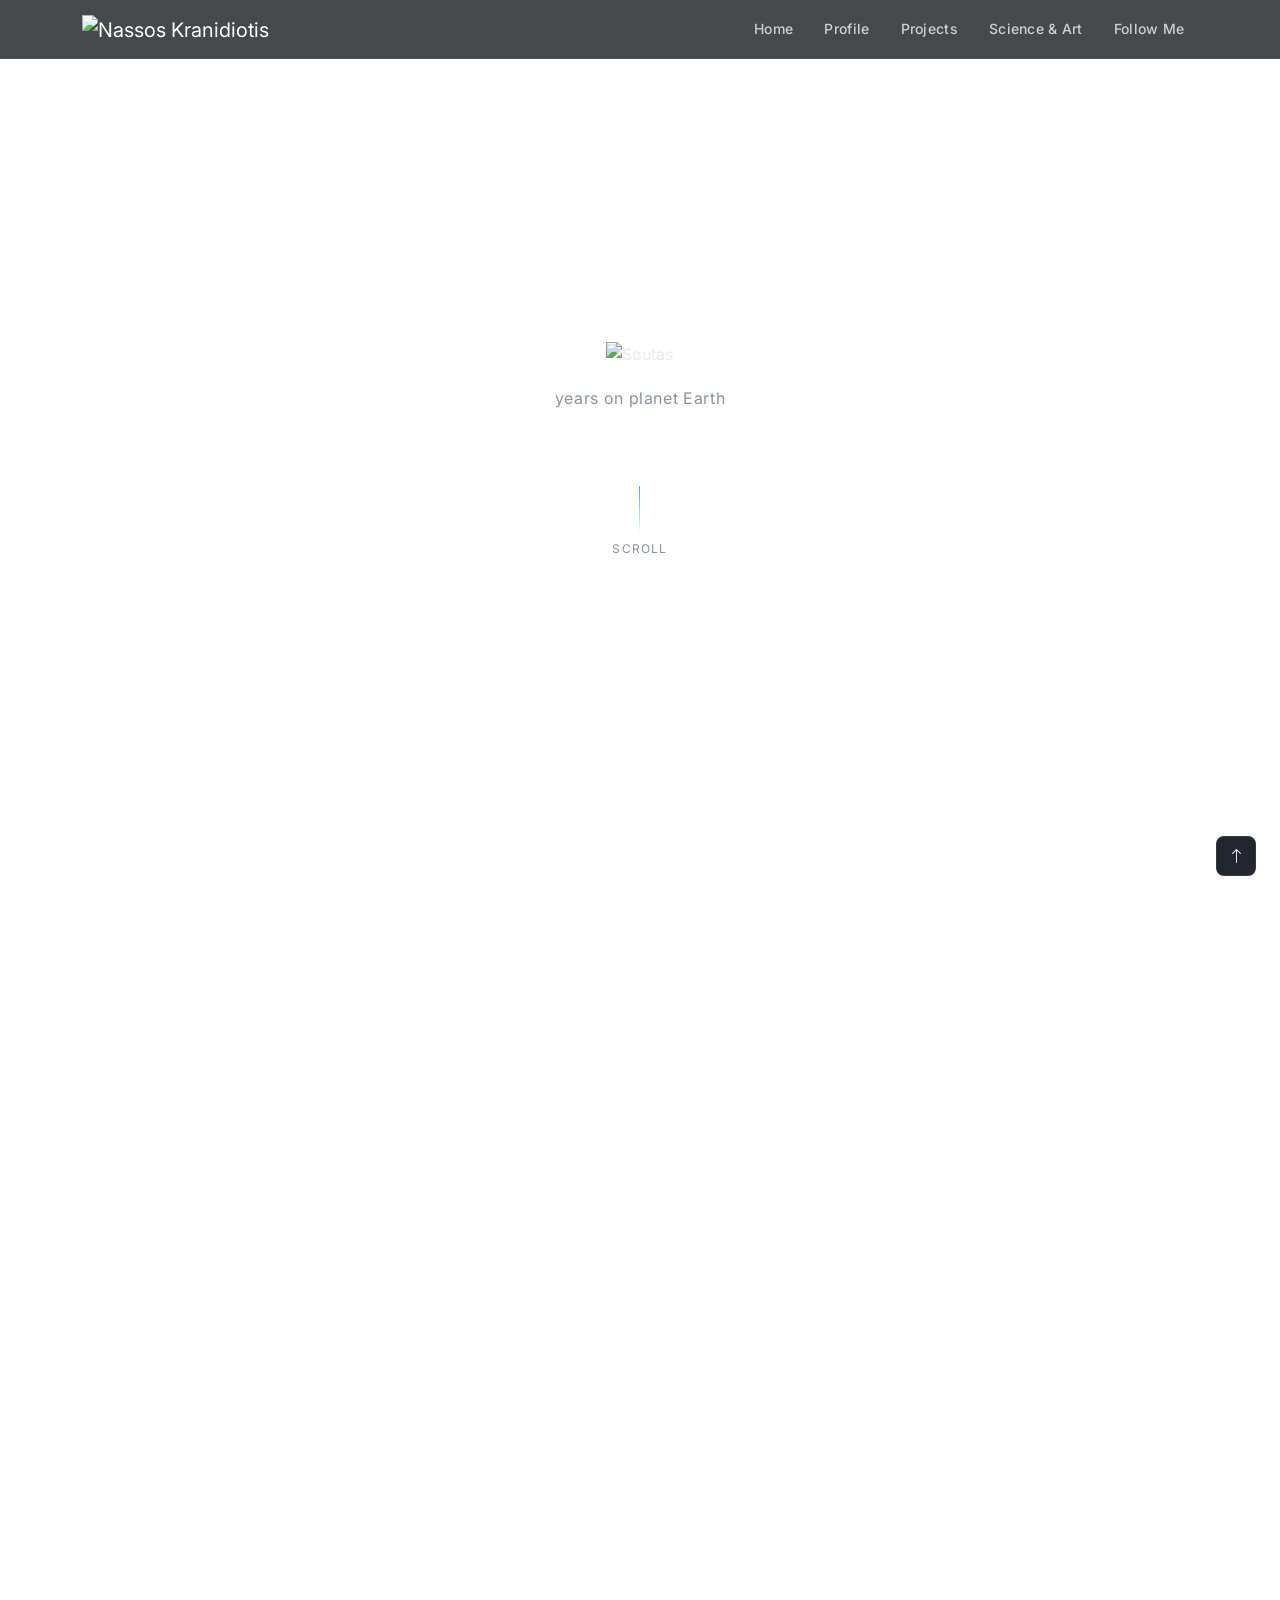
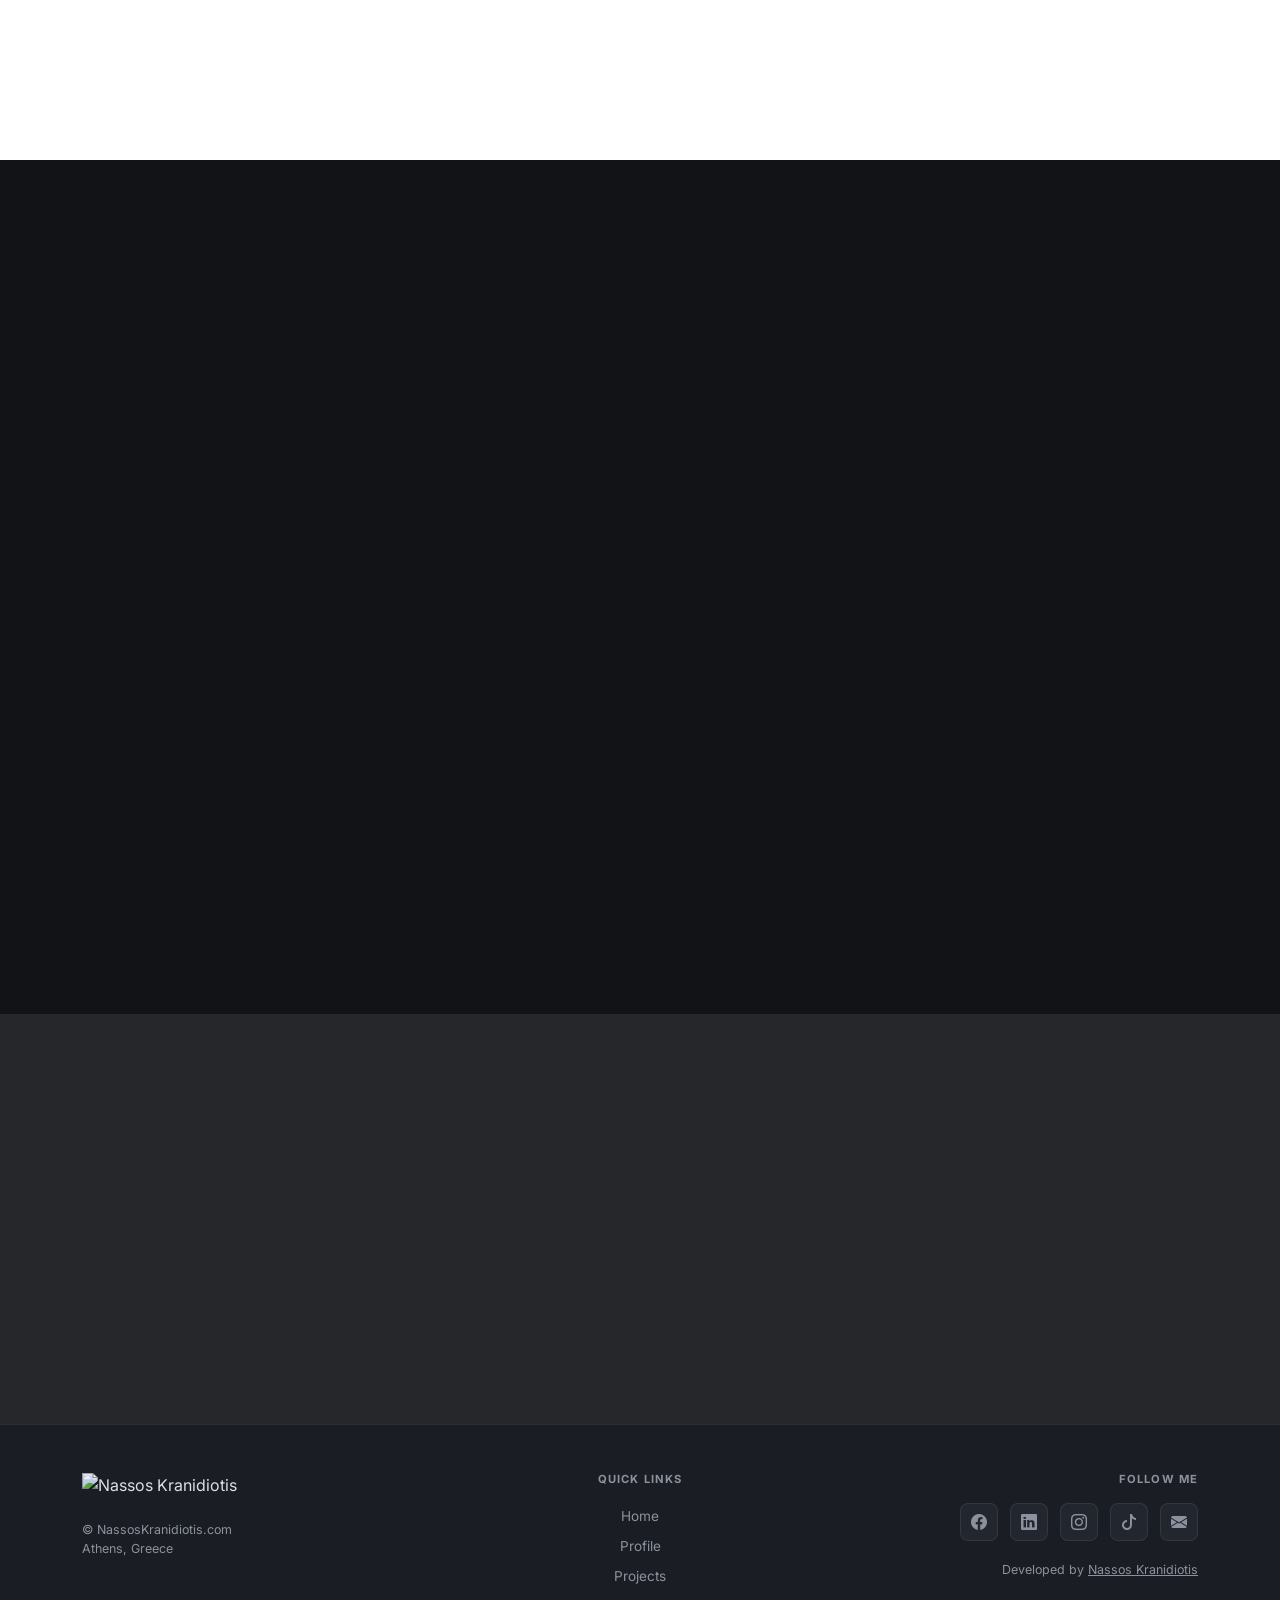
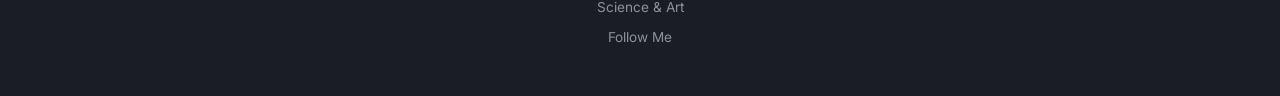
==== index.html @ 00b4d4c9 "Remove unused project card from index.html and adjust CSS to prevent horizontal overflow" ====
<!DOCTYPE html>
<html lang="en">
<head>
  <meta charset="UTF-8" />
  <meta name="viewport" content="width=device-width, initial-scale=1.0" />
  <title>Nassos Kranidiotis</title>
  <meta name="title" content="Nassos Kranidiotis – Official Website">
  <meta name="description" content="Nassos Kranidiotis is an Information Technology Specialist with over 20 years of experience.">
  <meta name="keywords" content="nassos, kranidiotis, IT, information, technology">
  <meta name="author" content="Nassos Kranidiotis">

  <!-- Open Graph -->
  <meta property="og:type" content="website">
  <meta property="og:url" content="https://nassoskranidiotis.com/">
  <meta property="og:title" content="Nassos Kranidiotis – Official Website">
  <meta property="og:description" content="Nassos Kranidiotis is an Information Technology Specialist with over 20 years of experience.">
  <meta property="og:image" content="https://nassoskranidiotis.com/assets/founder.webp">

  <link rel="icon" href="assets/favicon.ico" type="image/x-icon">

  <!-- Inter Font -->
  <link href="https://fonts.googleapis.com/css2?family=Inter:wght@300;400;500;600;700&display=swap" rel="stylesheet">

  <!-- Bootstrap CSS -->
  <link href="https://cdn.jsdelivr.net/npm/bootstrap@5.3.3/dist/css/bootstrap.min.css" rel="stylesheet" />

  <!-- Bootstrap Icons -->
  <link rel="stylesheet" href="https://cdn.jsdelivr.net/npm/bootstrap-icons@1.10.5/font/bootstrap-icons.css">

  <!-- AOS CSS -->
  <link href="https://cdn.jsdelivr.net/npm/aos@2.3.4/dist/aos.css" rel="stylesheet">

  <!-- Custom CSS -->
  <link rel="stylesheet" href="style.css" />
</head>
<body>

  <!-- Video Background -->
  <video class="video-background" autoplay muted loop playsinline poster="assets/video-poster.webp" preload="none">
    <source src="assets/vb1.mp4" type="video/mp4" />
  </video>

  <!-- ─── Navbar ──────────────────────────────────────────────────────────── -->
  <nav class="navbar navbar-expand-lg navbar-dark fixed-top custom-navbar">
    <div class="container">
      <a class="navbar-brand" href="#">
        <img src="assets/logotext.png" alt="Nassos Kranidiotis" height="36">
      </a>
      <button
        class="navbar-toggler border-0"
        type="button"
        data-bs-toggle="collapse"
        data-bs-target="#navbarNav"
        aria-controls="navbarNav"
        aria-expanded="false"
        aria-label="Toggle navigation"
      >
        <span class="navbar-toggler-icon"></span>
      </button>
      <div class="collapse navbar-collapse justify-content-end" id="navbarNav">
        <ul class="navbar-nav gap-1">
          <li class="nav-item"><a class="nav-link" href="#home">Home</a></li>
          <li class="nav-item"><a class="nav-link" href="#profile">Profile</a></li>
          <li class="nav-item"><a class="nav-link" href="#projects">Projects</a></li>
          <li class="nav-item"><a class="nav-link" href="#scienceart">Science & Art</a></li>
          <li class="nav-item"><a class="nav-link" href="#followme">Follow Me</a></li>
        </ul>
      </div>
    </div>
  </nav>


  <!-- ─── Hero ────────────────────────────────────────────────────────────── -->
  <section id="home">
    <div class="hero-inner">
      <img src="assets/companyname.png" alt="Soutas">
      <p class="hero-tagline"><span id="age-years"></span> years on planet Earth</p>
      <div class="hero-scroll-cue">
        <div class="scroll-line"></div>
        <span>scroll</span>
      </div>
    </div>
  </section>


  <!-- ─── Experience Banner ────────────────────────────────────────────────── -->
  <div class="experience-banner" data-aos="fade-up">
    <div class="container text-center">
      <p class="mb-0 fw-semibold">
        <i class="bi bi-bar-chart-line me-2 text-accent"></i>Over 20 years of experience in computer science
      </p>
    </div>
  </div>


  <!-- ─── Profile ──────────────────────────────────────────────────────────── -->
  <section id="profile" data-aos="fade-up">
    <div class="container">

      <div class="text-center mb-2">
        <h2 class="section-heading">About Me</h2>
      </div>
      <div class="section-divider"></div>

      <div class="row align-items-start g-5">

        <!-- Image -->
        <div class="col-md-4 text-center" data-aos="fade-right">
          <div class="profile-photo-wrap d-inline-block">
            <img src="assets/founder.webp" alt="Nassos Kranidiotis" class="img-fluid">
          </div>
          <p class="mt-4 mb-0 fw-semibold" style="font-size:0.95rem;">Nassos Kranidiotis</p>
          <p class="text-body-dim" style="font-size:0.8rem;">IT Specialist · Athens, Greece</p>
        </div>

        <!-- Content -->
        <div class="col-md-8" data-aos="fade-left">
          <p style="color:#b0b8c4; font-size:0.95rem; margin-bottom:1.75rem;">
            My name is Nassos Kranidiotis. I am an IT specialist with over 20 years of experience across software development, system architecture, and academic research.
          </p>

          <!-- M.Sc. -->
          <div class="credential-item">
            <div class="credential-label">M.Sc.</div>
            <div class="credential-title">Information Systems</div>
            <div class="credential-subtitle">Thesis: Effective Solution of the Sports Timetabling Problem Using Computational Intelligence Particle Swarm Optimization (PSO) Algorithms</div>
            <a class="credential-link" href="https://apothesis.eap.gr/archive/item/210061?lang=el" target="_blank">
              <i class="bi bi-download"></i> Download thesis
            </a>
          </div>

          <!-- B.Sc. -->
          <div class="credential-item">
            <div class="credential-label">B.Sc.</div>
            <div class="credential-title">Physics</div>
            <div class="credential-subtitle">Thesis: Gravity Darkening in Close Binary Stars of type W Ursae Majoris</div>
            <a class="credential-link" href="https://drive.google.com/file/d/1tRwJwZRQTSoc6208-XiU7Q4Xy67HZ8xU/view" target="_blank">
              <i class="bi bi-download"></i> Download thesis
            </a>
          </div>

          <!-- Publications -->
          <div class="credential-item">
            <div class="credential-label">Publications</div>
            <div class="credential-title" style="margin-bottom:0.6rem;">Peer-reviewed journal & conference papers</div>
            <a class="publications-toggle" data-bs-toggle="collapse" href="#publicationsList" role="button" aria-expanded="false" aria-controls="publicationsList">
              <i class="bi bi-chevron-down"></i> Show / Hide
            </a>
            <div class="collapse" id="publicationsList">
              <ul class="publications-list list-unstyled">
                <li><i class="bi bi-dot text-accent"></i><a href="https://www.researchgate.net/publication/234340786_Orbital_Period_Behaviour_of_Some_Semi-Detached_Eclipsing_Binaries_during_the_Last_Decades" target="_blank">Rovithis-Livaniou, H., Kalimeris, A., Kranidiotis, A., Athanassiades, G., & Rovithis, P. (2001). Orbital Period Behaviour of Some Semi-Detached Eclipsing Binaries during the Last Decades. <em>Publications of the Astronomical Society of Australia,</em> 229.</a></li>
                <li><i class="bi bi-dot text-accent"></i><a href="https://www.researchgate.net/publication/226119755_Study_of_the_contact_binary_AK_Herculis_Light-curve_analysis_and_orbital_period_investigation" target="_blank">Rovithis-Livaniou, H., Fragoulopoulou, E., Sergis, N., Rovithis, P., & Kranidiotis, A. (2001). Study of the Contact Binary AK Herculis: Light-curve analysis and orbital period investigation. <em>Astrophysics and Space Science,</em> 275, 337–348.</a></li>
                <li><i class="bi bi-dot text-accent"></i><a href="https://www.researchgate.net/publication/234196923_Study_of_the_period_changes_of_X_Trianguli" target="_blank">Rovithis-Livaniou, H., Kranidiotis, A., Rovithis, P., & Athanassiades, G. (2000). Study of the Period Changes of X Trianguli. <em>Astronomy and Astrophysics,</em> 354, 904–908.</a></li>
                <li><i class="bi bi-dot text-accent"></i><a href="https://www.researchgate.net/publication/253922322_On_the_period_study_of_eclipsing_binaries_The_cases_of_AT_Peg_and_X_Tri" target="_blank">Rovithis-Livaniou, H., Kranidiotis, A. N., & Rovithis, P. (1999). On the Period Study of Eclipsing Binaries: The Cases of AT Peg and X Tri.</a></li>
                <li><i class="bi bi-dot text-accent"></i><a href="https://www.researchgate.net/publication/234353440_On_the_Orbital_Period_Changes_of_AK_Herculis" target="_blank">Rovithis-Livaniou, H., Kranidiotis, A., Fragoulopoulou, E., Sergis, N., & Rovithis, P. (1999). On the Orbital Period Changes of AK Herculis. <em>Information Bulletin on Variable Stars,</em> 4713, 1.</a></li>
                <li><i class="bi bi-dot text-accent"></i><a href="https://www.researchgate.net/publication/253295576_Examining_the_Orbital_Period_Changes_of_TX_Ursae_Majoris" target="_blank">Rovithis-Livaniou, H., Kranidiotis, A., & Rovithis, P. (1998). Examining the Orbital Period Changes of TX Ursae Majoris.</a></li>
                <li><i class="bi bi-dot text-accent"></i><a href="https://www.researchgate.net/publication/253572089_Photometric_study_of_the_eclipsing_binary_EG_CEP" target="_blank">Chochol, D., Pribulla, T., Rovithis-Livaniou, H., Rovithis, P., & Kranidiotis, A. (1998). Photometric Study of the Eclipsing Binary EG Cep. <em>Contributions of the Astronomical Observatory Skalnate Pleso.</em></a></li>
                <li><i class="bi bi-dot text-accent"></i><a href="https://www.researchgate.net/publication/253103901_On_the_Orbital_Period_Changes_of_EG_Cep" target="_blank">Rovithis-Livaniou, H., Rovithis, P., Kranidiotis, A., Chochol, D., & Pribulla, T. (1998). On the Orbital Period Changes of EG Cep.</a></li>
                <li><i class="bi bi-dot text-accent"></i><a href="https://www.researchgate.net/publication/252838713_V_505_Sagittarii_A_quadrupole_system" target="_blank">Rovithis-Livaniou, H., Kranidiotis, A. N., Rovithis, P., & Kalimeris, A. (1996). V 505 Sagittarii: A Quadruple System?</a></li>
                <li><i class="bi bi-dot text-accent"></i><a href="https://www.researchgate.net/publication/253504396_Study_of_the_period_Changes_of_V505_Sagittarii_System" target="_blank">Rovithis-Livaniou, H., Rovithis, P., Kranidiotis, A., Athanasiades, G., & Kalimeris, A. (1996). Study of the Period Changes of V505 Sagittarii System.</a></li>
                <li><i class="bi bi-dot text-accent"></i><a href="https://www.researchgate.net/publication/252652573_Minimum_Times_and_Period_Behaviour_of_the_Neglected_Eclipsiong_Binary_WZ_Cygni" target="_blank">Rovithis, P., Rovithis-Livaniou, H., & Kranidiotis, A. (1996). Minimum Times and Period Behaviour of the Neglected Eclipsing Binary WZ Cygni. <em>Information Bulletin on Variable Stars.</em></a></li>
              </ul>
            </div>
          </div>

          <!-- ORCID -->
          <a class="orcid-badge" href="https://orcid.org/0009-0001-8508-1414" target="_blank">
            <img src="https://orcid.org/sites/default/files/images/orcid_16x16.png" alt="ORCID">
            <span>orcid.org/0009-0001-8508-1414</span>
          </a>

        </div>
      </div>
    </div>
  </section>


  <!-- ─── Projects ─────────────────────────────────────────────────────────── -->
  <section id="projects">
    <div class="container">

      <div class="text-center mb-2" data-aos="fade-up">
        <h2 class="section-heading">Projects</h2>
      </div>
      <div class="section-divider" data-aos="fade-up"></div>

      <div class="row gx-4 gy-4">

        <!-- Featured: xpert-app -->
        <div class="col-md-6" data-aos="fade-right">
          <div class="featured-project-card h-100">
            <div class="featured-project-img">
              <img src="assets/xpert-app-screenshot.webp" alt="xpert app dashboard preview">
            </div>
            <div class="featured-project-body">
              <span class="project-tag">Featured</span>
              <h5 style="font-size:1.1rem; font-weight:700; color:#e8eaed; margin-bottom:0.6rem;">xpert-app</h5>
              <p style="font-size:0.85rem; color:#8b929e; line-height:1.65; margin-bottom:1rem;">
                A modern web application designed to streamline and manage key commercial operations for small to mid-sized businesses. Built with Python and Streamlit, it provides an intuitive, responsive interface for essential business workflows.
              </p>
              <ul style="font-size:0.82rem; color:#8b929e; line-height:1.7; padding-left:1.1rem; margin-bottom:1rem;">
                <li><strong style="color:#c9d1d9;">Advanced Invoicing</strong> — manage invoices, track payments and balances in real time</li>
                <li><strong style="color:#c9d1d9;">Sales & Purchases</strong> — log and analyze daily commercial activity</li>
                <li><strong style="color:#c9d1d9;">Financial Overview</strong> — monitor income, expenses, and profit margins</li>
                <li><strong style="color:#c9d1d9;">Statistics & Reporting</strong> — visualize performance with dynamic dashboards</li>
              </ul>
              <div class="project-card-tech">
                <span class="tech-badge">Python</span>
                <span class="tech-badge">Streamlit</span>
                <span class="tech-badge">MSSQL</span>
                <span class="tech-badge">Apache License</span>
              </div>
            </div>
          </div>
        </div>

        <!-- Other projects grid -->
        <div class="col-md-6" data-aos="fade-left">
          <div class="row g-3 h-100">

            <div class="col-12">
              <div class="project-card">
                <div class="project-card-title">
                  <a href="https://github.com/ankranidiotis/cppso" target="_blank">
                    CP-PSO <i class="bi bi-github" style="font-size:0.8rem;"></i>
                  </a>
                </div>
                <p class="project-card-desc">Python implementation of the Particle Swarm Optimization (PSO) algorithm with Constraint Programming, applied to the Sports Timetabling Problem as part of my M.Sc. thesis research.</p>
                <div class="project-card-tech">
                  <span class="tech-badge">Python</span>
                  <span class="tech-badge">PSO</span>
                  <span class="tech-badge">Optimization</span>
                </div>
              </div>
            </div>

            <div class="col-sm-6">
              <div class="project-card">
                <div class="project-card-title">SOUTAS APP</div>
                <p class="project-card-desc">ASP.NET C# web application for managing business operations, customer records, and commercial workflows.</p>
                <div class="project-card-tech">
                  <span class="tech-badge">ASP.NET</span>
                  <span class="tech-badge">C#</span>
                </div>
              </div>
            </div>

            <div class="col-sm-6">
              <div class="project-card">
                <div class="project-card-title">ALPHA SUITE</div>
                <p class="project-card-desc">WPF desktop application offering an integrated suite of tools for inventory, sales, and business administration.</p>
                <div class="project-card-tech">
                  <span class="tech-badge">WPF</span>
                  <span class="tech-badge">C#</span>
                </div>
              </div>
            </div>

            <div class="col-sm-6">
              <div class="project-card">
                <div class="project-card-title">NKM MANAGEMENT</div>
                <p class="project-card-desc">WPF desktop application for comprehensive business management, covering contacts, tasks, and operational records.</p>
                <div class="project-card-tech">
                  <span class="tech-badge">WPF</span>
                  <span class="tech-badge">C#</span>
                </div>
              </div>
            </div>

            <div class="col-sm-6">
              <div class="project-card">
                <div class="project-card-title">
                  <a href="https://ankranidiotis.github.io/glycemic-index/" target="_blank">
                    GLYCEMIC INDEX <i class="bi bi-file-arrow-up-fill"></i>
                  </a>
                  <a href="https://github.com/ankranidiotis/glycemic-index" target="_blank">
                    <i class="bi bi-github" style="font-size:0.8rem;"></i>
                  </a>
                </div>
                <p class="project-card-desc">App for looking up and displaying the glycemic index of foods.</p>
                <div class="project-card-tech">
                  <span class="tech-badge">HTML</span>
                  <span class="tech-badge">JavaScript</span>
                  <span class="tech-badge">CSS</span>
                </div>
              </div>
            </div>

          </div>
        </div>

      </div>
    </div>
  </section>


  <!-- ─── Science & Art ─────────────────────────────────────────────────────── -->
  <section id="scienceart">
    <div class="container">

      <div class="text-center mb-2" data-aos="fade-up">
        <h2 class="section-heading text-white">Science & Art</h2>
      </div>
      <div class="section-divider" data-aos="fade-up"></div>

      <div class="row g-4 justify-content-center">

        <div class="col-sm-6 col-lg-4" data-aos="fade-up" data-aos-delay="100">
          <div class="sa-card">
            <img src="assets/it.webp" alt="Information Technology" loading="lazy">
            <div class="sa-card-body">
              <h5>Information Technology</h5>
              <p>Special topics on Information Technology from my Master's Degree studies —
                <a href="https://ankranidiotis.github.io/notebook/" target="_blank">read here</a>.
              </p>
            </div>
          </div>
        </div>

        <div class="col-sm-6 col-lg-4" data-aos="fade-up" data-aos-delay="200">
          <div class="sa-card">
            <img src="assets/tutorials.webp" alt="Video Tutorials" loading="lazy">
            <div class="sa-card-body">
              <h5>Video Tutorials</h5>
              <p>YouTube tutorials for courses
                <a href="https://youtube.com/playlist?list=PL0Kl6vakfvTL7WqPc1Wq1kWD1Fu5UCZb7&si=7yiNbhHckbudFWw6" target="_blank">PLS50</a>,
                <a href="https://www.youtube.com/watch?v=YA_deVryBoE&list=PL0Kl6vakfvTLrh9_grseoJ7BYYanuTsLP&pp=gAQB" target="_blank">PLS51</a>,
                <a href="https://www.youtube.com/watch?v=iGihwvpxHBs&list=PL0Kl6vakfvTJI6WfrYkOlvSVhF6ivEmKp" target="_blank">PLS60</a>,
                <a href="https://www.youtube.com/watch?v=CX1cSwcxP48&list=PL0Kl6vakfvTKpCOl8MBKS5jd3r-b2OPZf" target="_blank">PLS62</a>
                — Hellenic Open University M.Sc. in IT.
                <a href="https://www.youtube.com/channel/UCPNZzTP5jEcfP46QwQMCoAQ" target="_blank">Subscribe</a>.
              </p>
            </div>
          </div>
        </div>

        <div class="col-sm-6 col-lg-4" data-aos="fade-up" data-aos-delay="300">
          <div class="sa-card">
            <img src="assets/poetry.webp" alt="Poetry" loading="lazy">
            <div class="sa-card-body">
              <h5>Poetry</h5>
              <p>My thoughts and poems, written since 1993, published on <em>Moments In Time</em> —
                <a href="https://nassoskranidiotis.home.blog/" target="_blank">visit here</a>.
              </p>
            </div>
          </div>
        </div>

      </div>
    </div>
  </section>


  <!-- ─── Footer ───────────────────────────────────────────────────────────── -->
  <footer id="followme">
    <div class="container">
      <div class="row align-items-start g-4">

        <!-- Logo & Copyright -->
        <div class="col-md-4 footer-logo">
          <img src="assets/logotext.png" alt="Nassos Kranidiotis" height="36" class="mb-3">
          <p class="footer-copyright">&copy; <span id="copyright-year"></span> NassosKranidiotis.com<br>Athens, Greece</p>
        </div>

        <!-- Quick Links -->
        <div class="col-md-4 footer-links text-center">
          <h6>Quick Links</h6>
          <ul class="list-unstyled">
            <li><a href="#home">Home</a></li>
            <li><a href="#profile">Profile</a></li>
            <li><a href="#projects">Projects</a></li>
            <li><a href="#scienceart">Science & Art</a></li>
            <li><a href="#followme">Follow Me</a></li>
          </ul>
        </div>

        <!-- Social -->
        <div class="col-md-4 footer-social text-center text-md-end">
          <h6>Follow Me</h6>
          <div class="social-icons justify-content-center justify-content-md-end">
            <a href="https://www.facebook.com/nassos.kranidiotis/" class="social-icon-btn" aria-label="Facebook"><i class="bi bi-facebook"></i></a>
            <a href="https://gr.linkedin.com/in/nassos-kranidiotis-331038157" class="social-icon-btn" aria-label="LinkedIn"><i class="bi bi-linkedin"></i></a>
            <a href="https://www.instagram.com/nassoskranidiotis/" class="social-icon-btn" aria-label="Instagram"><i class="bi bi-instagram"></i></a>
            <a href="https://www.tiktok.com/@nassoskranidiotis?_t=ZN-8wZBMXcbIBC&_r=1" class="social-icon-btn" aria-label="TikTok"><i class="bi bi-tiktok"></i></a>
            <a href="mailto:info@nassoskranidiotis.com" class="social-icon-btn" aria-label="Email"><i class="bi bi-envelope-fill"></i></a>
          </div>
          <p class="footer-byline">Developed by <a href="https://nassoskranidiotis.com" target="_blank">Nassos Kranidiotis</a></p>
        </div>

      </div>
    </div>
  </footer>

  <!-- Back to Top -->
  <button id="backToTop" class="position-fixed d-flex" aria-label="Back to top">
    <i class="bi bi-arrow-up"></i>
  </button>

  <!-- Bootstrap JS -->
  <script src="https://cdn.jsdelivr.net/npm/bootstrap@5.3.3/dist/js/bootstrap.bundle.min.js"></script>

  <!-- AOS JS -->
  <script src="https://cdn.jsdelivr.net/npm/aos@2.3.4/dist/aos.js"></script>

  <!-- Custom JS -->
  <script src="script.js"></script>

</body>
</html>
---- style.css ----
/* ─── Base ─────────────────────────────────────────────────────────────────── */
:root {
  --accent:      #4f9cf9;
  --accent-dim:  rgba(79, 156, 249, 0.15);
  --surface:     #111317;
  --surface-2:   #1a1d23;
  --surface-3:   #22262e;
  --border:      rgba(255,255,255,0.08);
  --text-muted:  #8b929e;
  --radius:      12px;
}

html {
  scroll-behavior: smooth;
}

html, body {
  height: 100%;
  font-family: 'Inter', sans-serif;
  background: transparent;
  color: #e8eaed;
}


section {
  scroll-margin-top: 66px;
  /* clip AOS horizontal slide transforms and Bootstrap g-* row bleed
     at the section boundary — safe because sections are not scroll containers */
  overflow-x: clip;
}

/* ─── Video Background ──────────────────────────────────────────────────────── */
.video-background {
  position: fixed;
  top: 0; left: 0;
  width: 100%; height: 100%;
  object-fit: cover;
  z-index: -1;
}

/* ─── Navbar ────────────────────────────────────────────────────────────────── */
.custom-navbar {
  background: rgba(10, 11, 14, 0.75);
  backdrop-filter: blur(16px);
  -webkit-backdrop-filter: blur(16px);
  border-bottom: 1px solid var(--border);
  transition: background 0.3s;
}

.custom-navbar .navbar-brand img {
  filter: brightness(1.1);
}

.custom-navbar .nav-link {
  color: #c9d1d9 !important;
  font-size: 0.875rem;
  font-weight: 500;
  letter-spacing: 0.02em;
  padding: 0.5rem 0.85rem !important;
  border-radius: 6px;
  transition: color 0.2s, background 0.2s;
}

.custom-navbar .nav-link:hover {
  color: #fff !important;
  background: rgba(255,255,255,0.07);
}

/* ─── Hero ──────────────────────────────────────────────────────────────────── */
#home {
  min-height: 100vh;
  display: flex;
  align-items: center;
  justify-content: center;
  text-align: center;
  position: relative;
}

.hero-inner {
  display: flex;
  flex-direction: column;
  align-items: center;
  gap: 1.25rem;
  animation: heroFadeIn 1s ease both;
}

@keyframes heroFadeIn {
  from { opacity: 0; transform: translateY(24px); }
  to   { opacity: 1; transform: translateY(0); }
}

.hero-inner img {
  max-height: 72px;
  width: auto;
}

.hero-tagline {
  font-size: 1rem;
  color: var(--text-muted);
  letter-spacing: 0.04em;
}

.hero-scroll-cue {
  margin-top: 2.5rem;
  display: flex;
  flex-direction: column;
  align-items: center;
  gap: 0.4rem;
  color: var(--text-muted);
  font-size: 0.75rem;
  letter-spacing: 0.1em;
  text-transform: uppercase;
}

.scroll-line {
  width: 1px;
  height: 48px;
  background: linear-gradient(to bottom, var(--accent), transparent);
  animation: scrollPulse 1.8s ease-in-out infinite;
}

@keyframes scrollPulse {
  0%, 100% { opacity: 0.3; transform: scaleY(0.7); }
  50%       { opacity: 1;   transform: scaleY(1); }
}

/* ─── Banner ────────────────────────────────────────────────────────────────── */
.experience-banner {
  background: linear-gradient(90deg, #1a2a4a 0%, #0d1b35 100%);
  border-top: 1px solid rgba(79,156,249,0.25);
  border-bottom: 1px solid rgba(79,156,249,0.25);
  padding: 1rem 0;
  position: relative;
  z-index: 1;
}

.experience-banner p {
  font-size: 0.9rem;
  letter-spacing: 0.03em;
  color: #c9d1d9;
}

/* ─── Section Headings ──────────────────────────────────────────────────────── */
.section-heading {
  font-size: 1.75rem;
  font-weight: 700;
  letter-spacing: -0.02em;
  margin-bottom: 0.5rem;
}

.section-divider {
  width: 40px;
  height: 3px;
  background: var(--accent);
  border-radius: 2px;
  margin: 0 auto 3rem;
}

/* ─── Profile ───────────────────────────────────────────────────────────────── */
#profile {
  background: var(--surface-2);
  padding: 5rem 0;
  position: relative;
  z-index: 1;
  isolation: isolate;
}

.profile-photo-wrap {
  position: relative;
  display: inline-block;
  padding: 16px;
}

.profile-photo-wrap img {
  border-radius: var(--radius);
  border: 2px solid rgba(79,156,249,0.35);
  box-shadow: 0 0 0 8px var(--accent-dim), 0 16px 48px rgba(0,0,0,0.5);
  width: 100%;
  max-width: 300px;
  display: block;
}

.profile-photo-wrap::before {
  content: '';
  position: absolute;
  inset: 0;
  border: 1px solid rgba(79,156,249,0.2);
  border-radius: calc(var(--radius) + 16px);
  pointer-events: none;
}

.credential-item {
  background: var(--surface-3);
  border: 1px solid var(--border);
  border-radius: var(--radius);
  padding: 1.1rem 1.25rem;
  margin-bottom: 0.75rem;
  transition: border-color 0.2s, background 0.2s;
}

.credential-item:hover {
  border-color: rgba(79,156,249,0.4);
  background: rgba(79,156,249,0.05);
}

.credential-label {
  font-size: 0.7rem;
  font-weight: 600;
  letter-spacing: 0.1em;
  text-transform: uppercase;
  color: var(--accent);
  margin-bottom: 0.25rem;
}

.credential-title {
  font-size: 0.95rem;
  font-weight: 600;
  color: #e8eaed;
  margin-bottom: 0.2rem;
}

.credential-subtitle {
  font-size: 0.82rem;
  color: var(--text-muted);
  font-style: italic;
}

.credential-link {
  font-size: 0.8rem;
  color: var(--accent);
  text-decoration: none;
  display: inline-flex;
  align-items: center;
  gap: 4px;
  margin-top: 0.35rem;
  opacity: 0.85;
  transition: opacity 0.2s;
}

.credential-link:hover { opacity: 1; }

.publications-toggle {
  display: inline-flex;
  align-items: center;
  gap: 6px;
  font-size: 0.8rem;
  color: var(--accent);
  background: var(--accent-dim);
  border: 1px solid rgba(79,156,249,0.3);
  border-radius: 6px;
  padding: 0.3rem 0.75rem;
  cursor: pointer;
  text-decoration: none;
  transition: background 0.2s;
}

.publications-toggle:hover {
  background: rgba(79,156,249,0.25);
  color: var(--accent);
}

.publications-list {
  margin-top: 0.75rem;
  background: var(--surface);
  border: 1px solid var(--border);
  border-radius: var(--radius);
  padding: 1rem 1.25rem;
}

.publications-list li {
  font-size: 0.8rem;
  color: var(--text-muted);
  margin-bottom: 0.6rem;
  line-height: 1.5;
  display: flex;
  align-items: baseline;
  gap: 2px;
}

.publications-list li .bi-dot {
  font-size: 1.2rem;
  flex-shrink: 0;
  line-height: 1;
}

.publications-list li:last-child { margin-bottom: 0; }

.publications-list a {
  color: #a8c8fd;
  text-decoration: none;
}

.publications-list a:hover { text-decoration: underline; }

.orcid-badge {
  display: inline-flex;
  align-items: center;
  gap: 8px;
  font-size: 0.82rem;
  color: var(--text-muted);
  text-decoration: none;
  border: 1px solid var(--border);
  border-radius: 6px;
  padding: 0.4rem 0.75rem;
  background: var(--surface-3);
  margin-top: 0.5rem;
  transition: border-color 0.2s;
}

.orcid-badge:hover {
  border-color: rgba(79,156,249,0.4);
  color: #e8eaed;
}

/* ─── Projects ──────────────────────────────────────────────────────────────── */
#projects {
  background: var(--surface);
  padding: 5rem 0;
  position: relative;
  z-index: 1;
}

.featured-project-card {
  background: var(--surface-2);
  border: 1px solid var(--border);
  border-radius: var(--radius);
  overflow: hidden;
  transition: border-color 0.2s, transform 0.25s;
}

.featured-project-card:hover {
  border-color: rgba(79,156,249,0.4);
  transform: translateY(-4px);
}

.featured-project-img {
  background: var(--surface-3);
  padding: 0;
  overflow: hidden;
  display: flex;
  align-items: center;
  justify-content: center;
}

.featured-project-img img {
  width: 100%;
  max-height: 400px;
  object-fit: cover;
  object-position: top center;
}

.featured-project-body {
  padding: 1.75rem;
}

.project-tag {
  display: inline-block;
  font-size: 0.7rem;
  font-weight: 600;
  letter-spacing: 0.08em;
  text-transform: uppercase;
  color: var(--accent);
  background: var(--accent-dim);
  border-radius: 4px;
  padding: 0.2rem 0.55rem;
  margin-bottom: 0.75rem;
}

.project-card {
  background: var(--surface-2);
  border: 1px solid var(--border);
  border-radius: var(--radius);
  padding: 1.25rem;
  height: 100%;
  display: flex;
  flex-direction: column;
  gap: 0.5rem;
  transition: border-color 0.2s, transform 0.25s;
}

.project-card:hover {
  border-color: rgba(79,156,249,0.35);
  transform: translateY(-3px);
}

.project-card-title {
  font-size: 0.9rem;
  font-weight: 700;
  color: #e8eaed;
  letter-spacing: 0.01em;
}

.project-card-title a {
  color: inherit;
  text-decoration: none;
  display: inline-flex;
  align-items: center;
  gap: 6px;
}

.project-card-title a:hover { color: var(--accent); }

.project-card-desc {
  font-size: 0.8rem;
  color: var(--text-muted);
  line-height: 1.55;
  flex: 1;
}

.project-card-tech {
  display: flex;
  flex-wrap: wrap;
  gap: 4px;
}

.tech-badge {
  font-size: 0.68rem;
  font-weight: 500;
  color: #8b929e;
  background: var(--surface-3);
  border: 1px solid var(--border);
  border-radius: 4px;
  padding: 0.1rem 0.45rem;
}

/* ─── Science & Art ─────────────────────────────────────────────────────────── */
#scienceart {
  background: url('assets/scienceart-bg.webp') no-repeat center center / cover;
  padding: 5rem 0;
  position: relative;
}

#scienceart::before {
  content: '';
  position: absolute;
  inset: 0;
  background: rgba(8, 10, 14, 0.88);
  z-index: 0;
}

#scienceart > * {
  position: relative;
  z-index: 1;
}

.sa-card {
  background: rgba(26, 29, 35, 0.85);
  border: 1px solid var(--border);
  border-radius: var(--radius);
  overflow: hidden;
  backdrop-filter: blur(8px);
  transition: border-color 0.2s, transform 0.25s;
}

.sa-card:hover {
  border-color: rgba(79,156,249,0.35);
  transform: translateY(-4px);
}

.sa-card img {
  width: 100%;
  height: 180px;
  object-fit: cover;
  opacity: 0.8;
  transition: opacity 0.3s;
}

.sa-card:hover img { opacity: 1; }

.sa-card-body {
  padding: 1.25rem;
  text-align: center;
}

.sa-card-body h5 {
  font-size: 1rem;
  font-weight: 700;
  color: #e8eaed;
  margin-bottom: 0.5rem;
}

.sa-card-body p {
  font-size: 0.82rem;
  color: var(--text-muted);
  line-height: 1.6;
  margin: 0;
}

.sa-card-body a {
  color: var(--accent);
  text-decoration: none;
}

.sa-card-body a:hover { text-decoration: underline; }

/* ─── Footer ────────────────────────────────────────────────────────────────── */
#followme {
  background: var(--surface-2);
  border-top: 1px solid var(--border);
  padding: 3rem 0 2rem;
  position: relative;
  z-index: 2;
}

.footer-logo img {
  filter: brightness(0.95);
}

.footer-copyright {
  font-size: 0.78rem;
  color: var(--text-muted);
  margin-top: 0.5rem;
}

.footer-links h6,
.footer-social h6 {
  font-size: 0.7rem;
  font-weight: 700;
  letter-spacing: 0.1em;
  text-transform: uppercase;
  color: var(--text-muted);
  margin-bottom: 1rem;
}

.footer-links ul li {
  margin-bottom: 0.4rem;
}

.footer-links ul li a {
  font-size: 0.85rem;
  color: #8b929e;
  text-decoration: none;
  transition: color 0.2s;
}

.footer-links ul li a:hover { color: #e8eaed; }

.social-icons {
  display: flex;
  justify-content: center;
  gap: 0.75rem;
  margin-bottom: 1.25rem;
}

.social-icon-btn {
  width: 38px;
  height: 38px;
  display: flex;
  align-items: center;
  justify-content: center;
  border-radius: 8px;
  background: var(--surface-3);
  border: 1px solid var(--border);
  color: #8b929e;
  font-size: 1rem;
  text-decoration: none;
  transition: background 0.2s, color 0.2s, border-color 0.2s;
}

.social-icon-btn:hover {
  background: var(--accent-dim);
  border-color: rgba(79,156,249,0.4);
  color: var(--accent);
}

.footer-byline {
  font-size: 0.78rem;
  color: var(--text-muted);
}

.footer-byline a {
  color: var(--text-muted);
  text-decoration: underline;
}

/* ─── Back to Top ───────────────────────────────────────────────────────────── */
#backToTop {
  width: 40px;
  height: 40px;
  bottom: 24px;
  right: 24px;
  display: none;
  z-index: 999;
  background: var(--surface-3);
  border: 1px solid var(--border);
  border-radius: 8px;
  color: #e8eaed;
  font-size: 1rem;
  align-items: center;
  justify-content: center;
  transition: background 0.2s, border-color 0.2s;
  padding: 0;
}

#backToTop:hover {
  background: var(--accent-dim);
  border-color: rgba(79,156,249,0.4);
}

/* ─── Utilities ─────────────────────────────────────────────────────────────── */
.text-accent { color: var(--accent); }
.text-body-dim { color: var(--text-muted); }

/* ─── Responsive ────────────────────────────────────────────────────────────── */

/* Tablet and below (< 992px) — navbar collapses, tighten sections */
@media (max-width: 991.98px) {
  #profile,
  #projects,
  #scienceart {
    padding: 3.5rem 0;
  }

  #followme {
    padding: 2.5rem 0 1.5rem;
  }

  /* Cap logo width so it never pushes the toggler button off-screen */
  .custom-navbar .navbar-brand img {
    max-width: calc(100vw - 80px);
    height: 36px;
    width: auto;
  }

  /* Collapsed nav gets its own opaque background */
  .custom-navbar .navbar-collapse {
    background: rgba(10, 11, 14, 0.97);
    border-top: 1px solid var(--border);
    border-radius: 0 0 var(--radius) var(--radius);
    margin-top: 0.5rem;
    padding: 0.5rem 0.25rem;
  }

  /* Remove horizontal gap between stacked nav items */
  .custom-navbar .navbar-nav {
    gap: 0 !important;
  }

  .custom-navbar .nav-link {
    padding: 0.65rem 1rem !important;
  }
}

/* Phone (< 768px) — profile stacks, font sizes shrink */
@media (max-width: 767.98px) {
  #profile,
  #projects,
  #scienceart {
    padding: 2.75rem 0;
  }

  #followme {
    padding: 2rem 0 1.25rem;
  }

  .section-heading {
    font-size: 1.4rem;
  }

  .section-divider {
    margin-bottom: 2rem;
  }

  .hero-inner img {
    max-height: 52px;
  }

  .hero-tagline {
    font-size: 0.875rem;
  }

  .hero-scroll-cue {
    margin-top: 1.75rem;
  }

  /* Reduce the large row gap when profile columns stack */
  #profile .row {
    --bs-gutter-y: 1.5rem;
  }

  .profile-photo-wrap img {
    max-width: 200px;
  }

  .featured-project-body {
    padding: 1.25rem;
  }

  .featured-project-img img {
    max-height: 240px;
  }

  /* Long publication titles must not overflow */
  .publications-list li {
    overflow-wrap: break-word;
    word-break: break-word;
  }

  /* Footer: keep columns left-aligned when stacked */
  .footer-links,
  .footer-social {
    text-align: left !important;
  }

  .social-icons {
    justify-content: flex-start !important;
  }
}

/* AOS: replace horizontal slide animations with a simple vertical fade on all
   mobile viewports so the pre-animation transform never causes horizontal overflow */
@media (max-width: 991.98px) {
  [data-aos="fade-left"],
  [data-aos="fade-right"] {
    transform: translate3d(0, 24px, 0) !important;
  }

  [data-aos="fade-left"].aos-animate,
  [data-aos="fade-right"].aos-animate {
    transform: translate3d(0, 0, 0) !important;
  }
}

/* Small phones (< 576px) — tighten further */
@media (max-width: 575.98px) {
  #profile,
  #projects,
  #scienceart {
    padding: 2rem 0;
  }

  .section-heading {
    font-size: 1.25rem;
  }

  .hero-inner img {
    max-height: 40px;
  }

  .hero-tagline {
    font-size: 0.8rem;
  }

  .experience-banner p {
    font-size: 0.82rem;
  }

  .credential-item {
    padding: 0.9rem 1rem;
  }

  .publications-list {
    padding: 0.75rem 1rem;
  }

  #backToTop {
    bottom: 16px;
    right: 16px;
  }
}
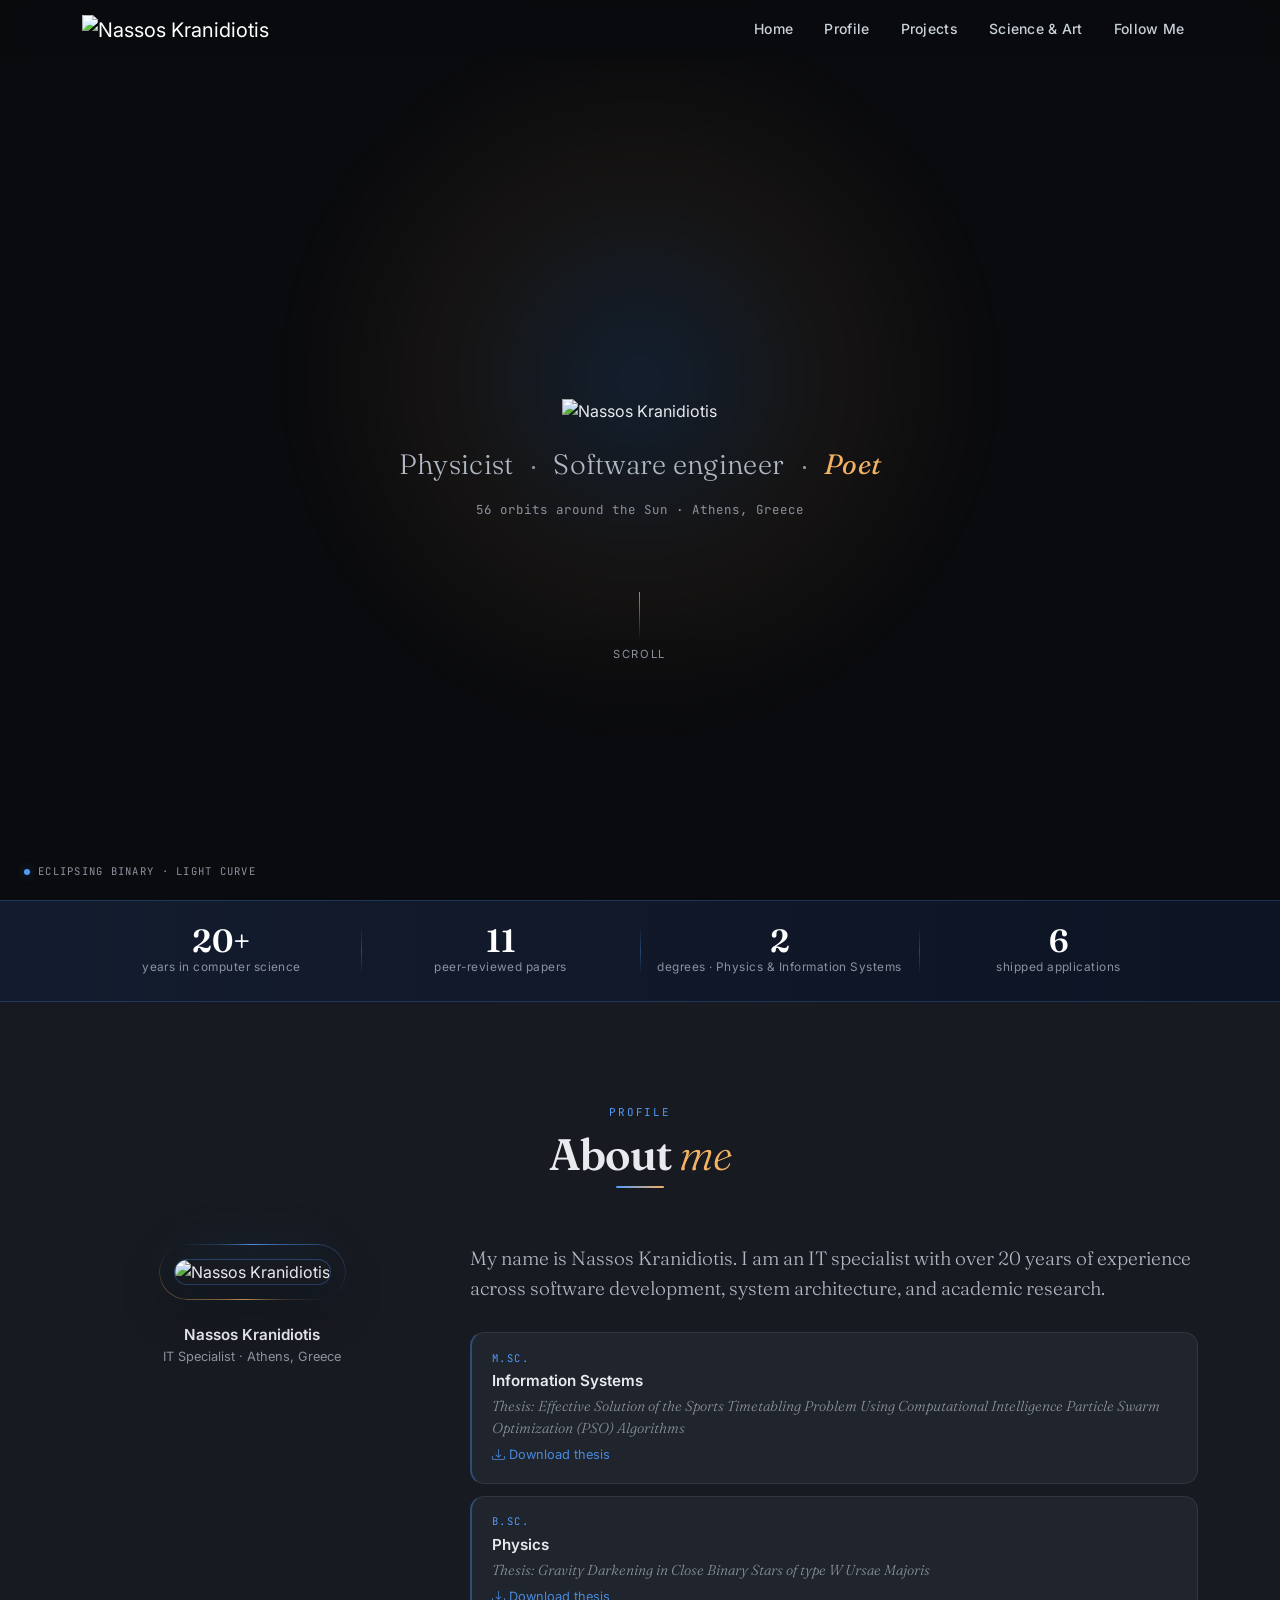
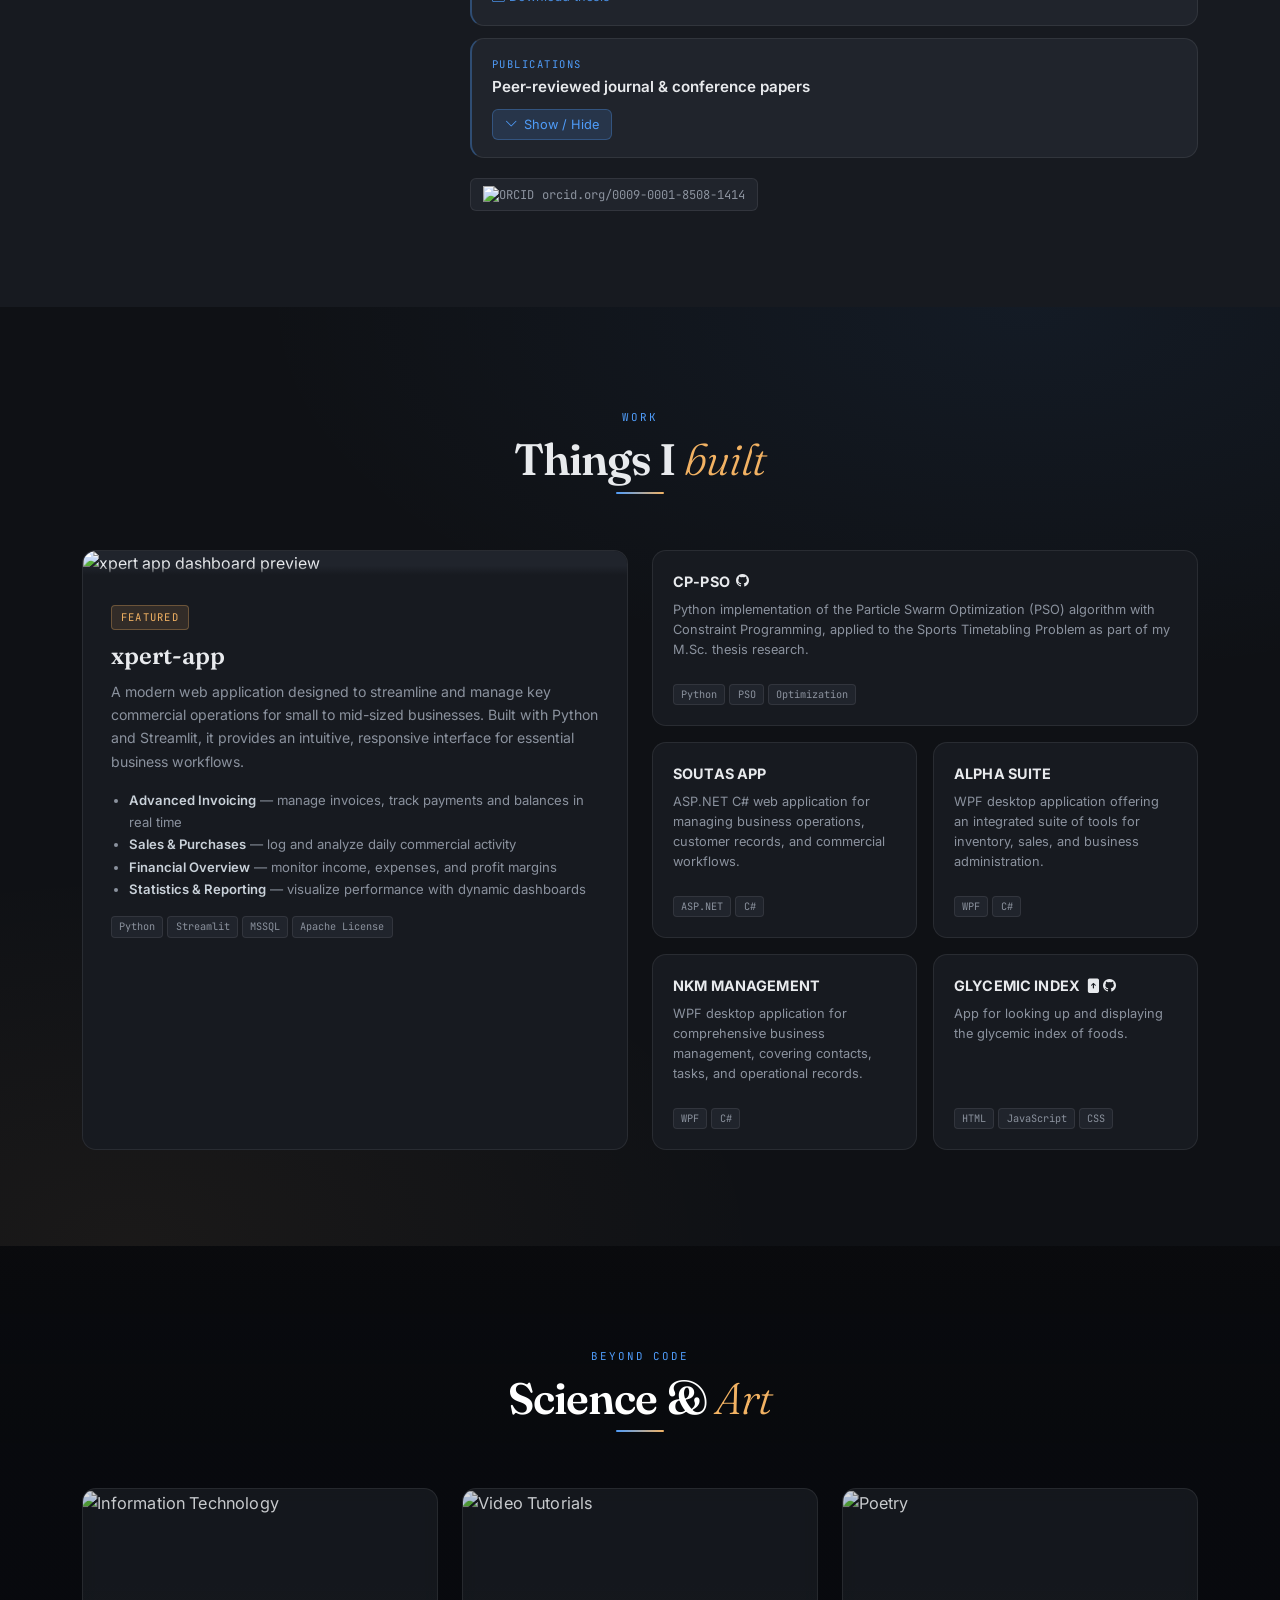
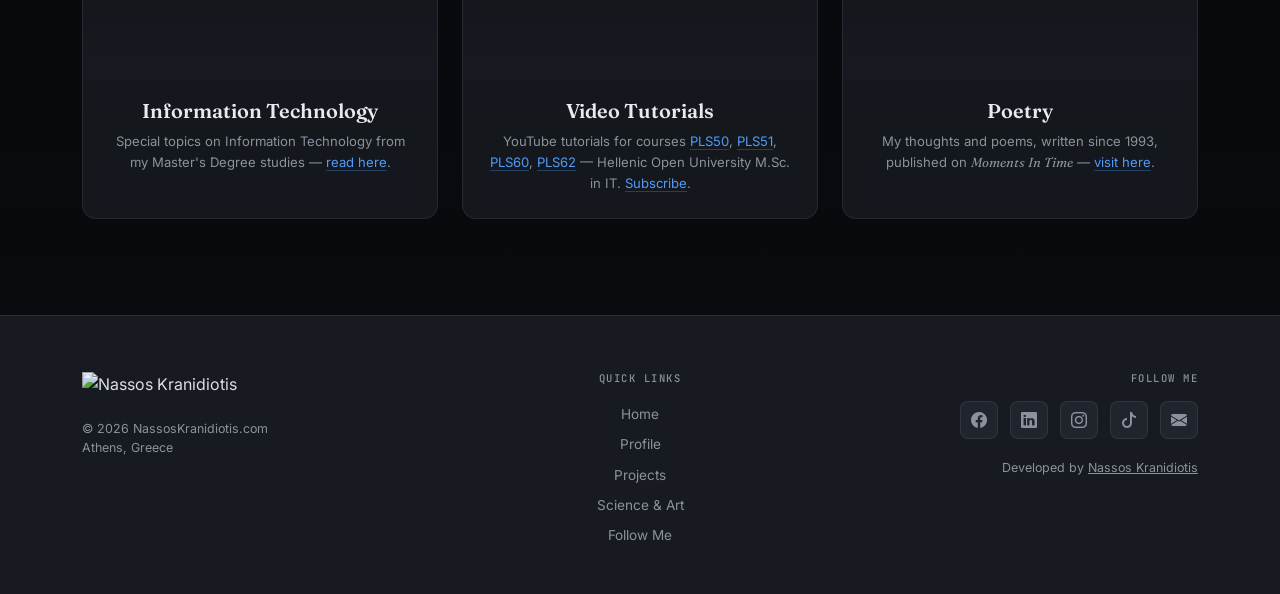
==== commit 48d6fbfa: "Redesign: eclipsing-binary hero, new type system, stats strip, card animations - Hero canvas simulat" ====
--- a/index.html
+++ b/index.html
@@ -18,8 +18,10 @@
 
   <link rel="icon" href="assets/favicon.ico" type="image/x-icon">
 
-  <!-- Inter Font -->
-  <link href="https://fonts.googleapis.com/css2?family=Inter:wght@300;400;500;600;700&display=swap" rel="stylesheet">
+  <!-- Fonts: Inter (body), Fraunces (display), JetBrains Mono (data) -->
+  <link rel="preconnect" href="https://fonts.googleapis.com">
+  <link rel="preconnect" href="https://fonts.gstatic.com" crossorigin>
+  <link href="https://fonts.googleapis.com/css2?family=Inter:wght@300;400;500;600;700&family=Fraunces:ital,opsz,wght@0,9..144,300;0,9..144,600;1,9..144,300;1,9..144,400&family=JetBrains+Mono:wght@400;500&display=swap" rel="stylesheet">
 
   <!-- Bootstrap CSS -->
   <link href="https://cdn.jsdelivr.net/npm/bootstrap@5.3.3/dist/css/bootstrap.min.css" rel="stylesheet" />
@@ -33,7 +35,10 @@
   <!-- Custom CSS -->
   <link rel="stylesheet" href="style.css" />
 </head>
-<body>
+<body data-bs-spy="scroll" data-bs-target="#navbarNav" data-bs-offset="120" tabindex="0">
+
+  <!-- Scroll progress -->
+  <div class="scroll-progress" aria-hidden="true"></div>
 
   <!-- Video Background -->
   <video class="video-background" autoplay muted loop playsinline poster="assets/video-poster.webp" preload="none">
@@ -72,35 +77,67 @@
 
   <!-- ─── Hero ────────────────────────────────────────────────────────────── -->
   <section id="home">
+    <!-- Eclipsing binary simulation (the subject of my B.Sc. research) -->
+    <canvas id="binary-canvas" class="hero-canvas" aria-hidden="true"></canvas>
+    <div class="hero-glow" aria-hidden="true"></div>
+
     <div class="hero-inner">
-      <img src="assets/companyname.png" alt="Soutas">
-      <p class="hero-tagline"><span id="age-years"></span> years on planet Earth</p>
+      <img src="assets/companyname.png" alt="Nassos Kranidiotis" class="hero-wordmark">
+      <p class="hero-line">
+        <span class="hero-word">Physicist</span>
+        <span class="hero-word hero-sep">·</span>
+        <span class="hero-word">Software engineer</span>
+        <span class="hero-word hero-sep">·</span>
+        <span class="hero-word"><em>Poet</em></span>
+      </p>
+      <p class="hero-tagline"><span id="age-years"></span> orbits around the Sun · Athens, Greece</p>
       <div class="hero-scroll-cue">
         <div class="scroll-line"></div>
         <span>scroll</span>
       </div>
     </div>
+
+    <div class="hero-caption" aria-hidden="true">
+      <span class="hero-caption-dot"></span>
+      eclipsing binary · light curve
+    </div>
   </section>
 
 
   <!-- ─── Experience Banner ────────────────────────────────────────────────── -->
-  <div class="experience-banner" data-aos="fade-up">
-    <div class="container text-center">
-      <p class="mb-0 fw-semibold">
-        <i class="bi bi-bar-chart-line me-2 text-accent"></i>Over 20 years of experience in computer science
-      </p>
+  <div class="stats-strip">
+    <div class="container">
+      <ul class="stats-list list-unstyled">
+        <li class="stat" data-aos="fade-up" data-aos-delay="0">
+          <span class="stat-num"><span data-count="20">0</span>+</span>
+          <span class="stat-label">years in computer science</span>
+        </li>
+        <li class="stat" data-aos="fade-up" data-aos-delay="100">
+          <span class="stat-num"><span data-count="11">0</span></span>
+          <span class="stat-label">peer-reviewed papers</span>
+        </li>
+        <li class="stat" data-aos="fade-up" data-aos-delay="200">
+          <span class="stat-num"><span data-count="2">0</span></span>
+          <span class="stat-label">degrees · Physics &amp; Information Systems</span>
+        </li>
+        <li class="stat" data-aos="fade-up" data-aos-delay="300">
+          <span class="stat-num"><span data-count="6">0</span></span>
+          <span class="stat-label">shipped applications</span>
+        </li>
+      </ul>
     </div>
   </div>
 
 
   <!-- ─── Profile ──────────────────────────────────────────────────────────── -->
-  <section id="profile" data-aos="fade-up">
-    <div class="container">
-
-      <div class="text-center mb-2">
-        <h2 class="section-heading">About Me</h2>
-      </div>
-      <div class="section-divider"></div>
+  <section id="profile">
+    <div class="container">
+
+      <div class="text-center mb-2" data-aos="fade-up">
+        <span class="section-eyebrow">Profile</span>
+        <h2 class="section-heading">About <em>me</em></h2>
+      </div>
+      <div class="section-divider" data-aos="fade-up"></div>
 
       <div class="row align-items-start g-5">
 
@@ -115,12 +152,12 @@
 
         <!-- Content -->
         <div class="col-md-8" data-aos="fade-left">
-          <p style="color:#b0b8c4; font-size:0.95rem; margin-bottom:1.75rem;">
+          <p class="profile-intro">
             My name is Nassos Kranidiotis. I am an IT specialist with over 20 years of experience across software development, system architecture, and academic research.
           </p>
 
           <!-- M.Sc. -->
-          <div class="credential-item">
+          <div class="credential-item" data-aos="fade-up" data-aos-delay="100">
             <div class="credential-label">M.Sc.</div>
             <div class="credential-title">Information Systems</div>
             <div class="credential-subtitle">Thesis: Effective Solution of the Sports Timetabling Problem Using Computational Intelligence Particle Swarm Optimization (PSO) Algorithms</div>
@@ -130,7 +167,7 @@
           </div>
 
           <!-- B.Sc. -->
-          <div class="credential-item">
+          <div class="credential-item" data-aos="fade-up" data-aos-delay="200">
             <div class="credential-label">B.Sc.</div>
             <div class="credential-title">Physics</div>
             <div class="credential-subtitle">Thesis: Gravity Darkening in Close Binary Stars of type W Ursae Majoris</div>
@@ -140,7 +177,7 @@
           </div>
 
           <!-- Publications -->
-          <div class="credential-item">
+          <div class="credential-item" data-aos="fade-up" data-aos-delay="300">
             <div class="credential-label">Publications</div>
             <div class="credential-title" style="margin-bottom:0.6rem;">Peer-reviewed journal & conference papers</div>
             <a class="publications-toggle" data-bs-toggle="collapse" href="#publicationsList" role="button" aria-expanded="false" aria-controls="publicationsList">
@@ -180,7 +217,8 @@
     <div class="container">
 
       <div class="text-center mb-2" data-aos="fade-up">
-        <h2 class="section-heading">Projects</h2>
+        <span class="section-eyebrow">Work</span>
+        <h2 class="section-heading">Things I <em>built</em></h2>
       </div>
       <div class="section-divider" data-aos="fade-up"></div>
 
@@ -194,15 +232,15 @@
             </div>
             <div class="featured-project-body">
               <span class="project-tag">Featured</span>
-              <h5 style="font-size:1.1rem; font-weight:700; color:#e8eaed; margin-bottom:0.6rem;">xpert-app</h5>
-              <p style="font-size:0.85rem; color:#8b929e; line-height:1.65; margin-bottom:1rem;">
+              <h5 class="featured-title">xpert-app</h5>
+              <p class="featured-desc">
                 A modern web application designed to streamline and manage key commercial operations for small to mid-sized businesses. Built with Python and Streamlit, it provides an intuitive, responsive interface for essential business workflows.
               </p>
-              <ul style="font-size:0.82rem; color:#8b929e; line-height:1.7; padding-left:1.1rem; margin-bottom:1rem;">
-                <li><strong style="color:#c9d1d9;">Advanced Invoicing</strong> — manage invoices, track payments and balances in real time</li>
-                <li><strong style="color:#c9d1d9;">Sales & Purchases</strong> — log and analyze daily commercial activity</li>
-                <li><strong style="color:#c9d1d9;">Financial Overview</strong> — monitor income, expenses, and profit margins</li>
-                <li><strong style="color:#c9d1d9;">Statistics & Reporting</strong> — visualize performance with dynamic dashboards</li>
+              <ul class="featured-list">
+                <li><strong>Advanced Invoicing</strong> — manage invoices, track payments and balances in real time</li>
+                <li><strong>Sales & Purchases</strong> — log and analyze daily commercial activity</li>
+                <li><strong>Financial Overview</strong> — monitor income, expenses, and profit margins</li>
+                <li><strong>Statistics & Reporting</strong> — visualize performance with dynamic dashboards</li>
               </ul>
               <div class="project-card-tech">
                 <span class="tech-badge">Python</span>
@@ -215,10 +253,10 @@
         </div>
 
         <!-- Other projects grid -->
-        <div class="col-md-6" data-aos="fade-left">
+        <div class="col-md-6">
           <div class="row g-3 h-100">
 
-            <div class="col-12">
+            <div class="col-12" data-aos="fade-up" data-aos-delay="100">
               <div class="project-card">
                 <div class="project-card-title">
                   <a href="https://github.com/ankranidiotis/cppso" target="_blank">
@@ -234,7 +272,7 @@
               </div>
             </div>
 
-            <div class="col-sm-6">
+            <div class="col-sm-6" data-aos="fade-up" data-aos-delay="230">
               <div class="project-card">
                 <div class="project-card-title">SOUTAS APP</div>
                 <p class="project-card-desc">ASP.NET C# web application for managing business operations, customer records, and commercial workflows.</p>
@@ -245,7 +283,7 @@
               </div>
             </div>
 
-            <div class="col-sm-6">
+            <div class="col-sm-6" data-aos="fade-up" data-aos-delay="310">
               <div class="project-card">
                 <div class="project-card-title">ALPHA SUITE</div>
                 <p class="project-card-desc">WPF desktop application offering an integrated suite of tools for inventory, sales, and business administration.</p>
@@ -256,7 +294,7 @@
               </div>
             </div>
 
-            <div class="col-sm-6">
+            <div class="col-sm-6" data-aos="fade-up" data-aos-delay="390">
               <div class="project-card">
                 <div class="project-card-title">NKM MANAGEMENT</div>
                 <p class="project-card-desc">WPF desktop application for comprehensive business management, covering contacts, tasks, and operational records.</p>
@@ -267,7 +305,7 @@
               </div>
             </div>
 
-            <div class="col-sm-6">
+            <div class="col-sm-6" data-aos="fade-up" data-aos-delay="470">
               <div class="project-card">
                 <div class="project-card-title">
                   <a href="https://ankranidiotis.github.io/glycemic-index/" target="_blank">
@@ -299,7 +337,8 @@
     <div class="container">
 
       <div class="text-center mb-2" data-aos="fade-up">
-        <h2 class="section-heading text-white">Science & Art</h2>
+        <span class="section-eyebrow">Beyond code</span>
+        <h2 class="section-heading text-white">Science &amp; <em>Art</em></h2>
       </div>
       <div class="section-divider" data-aos="fade-up"></div>
 
@@ -307,7 +346,7 @@
 
         <div class="col-sm-6 col-lg-4" data-aos="fade-up" data-aos-delay="100">
           <div class="sa-card">
-            <img src="assets/it.webp" alt="Information Technology" loading="lazy">
+            <div class="sa-card-img"><img src="assets/it.webp" alt="Information Technology" loading="lazy"></div>
             <div class="sa-card-body">
               <h5>Information Technology</h5>
               <p>Special topics on Information Technology from my Master's Degree studies —
@@ -319,7 +358,7 @@
 
         <div class="col-sm-6 col-lg-4" data-aos="fade-up" data-aos-delay="200">
           <div class="sa-card">
-            <img src="assets/tutorials.webp" alt="Video Tutorials" loading="lazy">
+            <div class="sa-card-img"><img src="assets/tutorials.webp" alt="Video Tutorials" loading="lazy"></div>
             <div class="sa-card-body">
               <h5>Video Tutorials</h5>
               <p>YouTube tutorials for courses
@@ -336,7 +375,7 @@
 
         <div class="col-sm-6 col-lg-4" data-aos="fade-up" data-aos-delay="300">
           <div class="sa-card">
-            <img src="assets/poetry.webp" alt="Poetry" loading="lazy">
+            <div class="sa-card-img"><img src="assets/poetry.webp" alt="Poetry" loading="lazy"></div>
             <div class="sa-card-body">
               <h5>Poetry</h5>
               <p>My thoughts and poems, written since 1993, published on <em>Moments In Time</em> —
--- a/style.css
+++ b/style.css
@@ -1,32 +1,45 @@
-/* ─── Base ─────────────────────────────────────────────────────────────────── */
+/* ─── Tokens ────────────────────────────────────────────────────────────────── */
 :root {
-  --accent:      #4f9cf9;
+  --accent:      #4f9cf9;            /* hot star: blue-white */
+  --accent-2:    #f2b263;            /* cool star: amber      */
   --accent-dim:  rgba(79, 156, 249, 0.15);
-  --surface:     #111317;
-  --surface-2:   #1a1d23;
-  --surface-3:   #22262e;
+  --accent-glow: rgba(79, 156, 249, 0.45);
+  --surface:     #0f1115;
+  --surface-2:   #171a20;
+  --surface-3:   #20242c;
   --border:      rgba(255,255,255,0.08);
+  --text:        #e8eaed;
+  --text-soft:   #b0b8c4;
   --text-muted:  #8b929e;
-  --radius:      12px;
-}
-
-html {
-  scroll-behavior: smooth;
-}
+  --radius:      14px;
+  --font-body:   'Inter', system-ui, sans-serif;
+  --font-display:'Fraunces', Georgia, serif;
+  --font-mono:   'JetBrains Mono', ui-monospace, monospace;
+  --ease-out:    cubic-bezier(0.22, 1, 0.36, 1);
+}
+
+html { scroll-behavior: smooth; }
 
 html, body {
   height: 100%;
-  font-family: 'Inter', sans-serif;
-  background: transparent;
-  color: #e8eaed;
-}
-
+  font-family: var(--font-body);
+  background: #0a0b0e;
+  color: var(--text);
+}
+
+::selection { background: var(--accent); color: #fff; }
 
 section {
   scroll-margin-top: 66px;
-  /* clip AOS horizontal slide transforms and Bootstrap g-* row bleed
-     at the section boundary — safe because sections are not scroll containers */
   overflow-x: clip;
+}
+
+em { font-family: var(--font-display); font-style: italic; font-weight: 400; }
+
+:focus-visible {
+  outline: 2px solid var(--accent);
+  outline-offset: 3px;
+  border-radius: 4px;
 }
 
 /* ─── Video Background ──────────────────────────────────────────────────────── */
@@ -38,20 +51,37 @@
   z-index: -1;
 }
 
+/* ─── Scroll progress ───────────────────────────────────────────────────────── */
+.scroll-progress {
+  position: fixed;
+  top: 0; left: 0;
+  height: 2px;
+  width: 100%;
+  background: linear-gradient(90deg, var(--accent), var(--accent-2));
+  transform-origin: 0 50%;
+  transform: scaleX(var(--scroll, 0));
+  z-index: 1100;
+  pointer-events: none;
+}
+
 /* ─── Navbar ────────────────────────────────────────────────────────────────── */
 .custom-navbar {
-  background: rgba(10, 11, 14, 0.75);
-  backdrop-filter: blur(16px);
-  -webkit-backdrop-filter: blur(16px);
-  border-bottom: 1px solid var(--border);
-  transition: background 0.3s;
-}
-
-.custom-navbar .navbar-brand img {
-  filter: brightness(1.1);
-}
+  background: rgba(10, 11, 14, 0.55);
+  backdrop-filter: blur(16px) saturate(140%);
+  -webkit-backdrop-filter: blur(16px) saturate(140%);
+  border-bottom: 1px solid transparent;
+  transition: background 0.4s, border-color 0.4s, padding 0.3s;
+}
+
+.custom-navbar.scrolled {
+  background: rgba(10, 11, 14, 0.85);
+  border-bottom-color: var(--border);
+}
+
+.custom-navbar .navbar-brand img { filter: brightness(1.1); }
 
 .custom-navbar .nav-link {
+  position: relative;
   color: #c9d1d9 !important;
   font-size: 0.875rem;
   font-weight: 500;
@@ -61,43 +91,135 @@
   transition: color 0.2s, background 0.2s;
 }
 
-.custom-navbar .nav-link:hover {
-  color: #fff !important;
-  background: rgba(255,255,255,0.07);
-}
+.custom-navbar .nav-link::after {
+  content: '';
+  position: absolute;
+  left: 0.85rem; right: 0.85rem; bottom: 4px;
+  height: 1px;
+  background: var(--accent);
+  transform: scaleX(0);
+  transform-origin: 0 50%;
+  transition: transform 0.35s var(--ease-out);
+}
+
+.custom-navbar .nav-link:hover,
+.custom-navbar .nav-link.active { color: #fff !important; }
+
+.custom-navbar .nav-link:hover::after,
+.custom-navbar .nav-link.active::after { transform: scaleX(1); }
 
 /* ─── Hero ──────────────────────────────────────────────────────────────────── */
 #home {
   min-height: 100vh;
+  min-height: 100svh;
   display: flex;
   align-items: center;
   justify-content: center;
   text-align: center;
   position: relative;
+  overflow: hidden;
+}
+
+/* fade the hero into the first solid section */
+#home::after {
+  content: '';
+  position: absolute;
+  left: 0; right: 0; bottom: 0;
+  height: 30%;
+  background: linear-gradient(to bottom, transparent, rgba(10,11,14,0.9));
+  pointer-events: none;
+}
+
+.hero-canvas {
+  position: absolute;
+  inset: 0;
+  width: 100%;
+  height: 100%;
+  z-index: 0;
+  pointer-events: none;
+}
+
+.hero-glow {
+  position: absolute;
+  left: 50%; top: 42%;
+  width: 60vw; height: 60vw;
+  max-width: 720px; max-height: 720px;
+  transform: translate(-50%, -50%);
+  background: radial-gradient(circle, rgba(79,156,249,0.14), rgba(242,178,99,0.05) 40%, transparent 70%);
+  filter: blur(20px);
+  pointer-events: none;
+  z-index: 0;
+  animation: glowBreathe 9s ease-in-out infinite;
+}
+
+@keyframes glowBreathe {
+  0%, 100% { opacity: 0.7; transform: translate(-50%, -50%) scale(1); }
+  50%       { opacity: 1;   transform: translate(-50%, -50%) scale(1.08); }
 }
 
 .hero-inner {
+  position: relative;
+  z-index: 1;
   display: flex;
   flex-direction: column;
   align-items: center;
-  gap: 1.25rem;
-  animation: heroFadeIn 1s ease both;
-}
-
-@keyframes heroFadeIn {
-  from { opacity: 0; transform: translateY(24px); }
-  to   { opacity: 1; transform: translateY(0); }
-}
-
-.hero-inner img {
+  gap: 1rem;
+  padding-top: 18vh;
+}
+
+.hero-wordmark {
   max-height: 72px;
   width: auto;
+  opacity: 0;
+  animation: heroRise 1.1s var(--ease-out) 0.2s both;
+  filter: drop-shadow(0 8px 30px rgba(0,0,0,0.6));
+}
+
+@keyframes heroRise {
+  from { opacity: 0; transform: translateY(28px); filter: blur(6px); }
+  to   { opacity: 1; transform: translateY(0);    filter: blur(0); }
+}
+
+.hero-line {
+  font-family: var(--font-display);
+  font-weight: 300;
+  font-size: clamp(1.25rem, 2.6vw, 1.75rem);
+  letter-spacing: 0.01em;
+  color: var(--text-soft);
+  margin: 0.25rem 0 0;
+  display: flex;
+  flex-wrap: wrap;
+  justify-content: center;
+  gap: 0 0.6em;
+}
+
+.hero-line em { color: var(--accent-2); }
+
+.hero-word {
+  display: inline-block;
+  opacity: 0;
+  animation: wordIn 0.9s var(--ease-out) both;
+}
+.hero-word:nth-child(1) { animation-delay: 0.7s; }
+.hero-word:nth-child(2) { animation-delay: 0.85s; }
+.hero-word:nth-child(3) { animation-delay: 1.0s; }
+.hero-word:nth-child(4) { animation-delay: 1.15s; }
+.hero-word:nth-child(5) { animation-delay: 1.3s; }
+
+.hero-sep { color: var(--text-muted); opacity: 0.6; }
+
+@keyframes wordIn {
+  from { opacity: 0; transform: translateY(14px); }
+  to   { opacity: 1; transform: translateY(0); }
 }
 
 .hero-tagline {
-  font-size: 1rem;
-  color: var(--text-muted);
-  letter-spacing: 0.04em;
+  font-family: var(--font-mono);
+  font-size: 0.78rem;
+  color: var(--text-muted);
+  letter-spacing: 0.08em;
+  opacity: 0;
+  animation: wordIn 1s var(--ease-out) 1.6s both;
 }
 
 .hero-scroll-cue {
@@ -107,9 +229,11 @@
   align-items: center;
   gap: 0.4rem;
   color: var(--text-muted);
-  font-size: 0.75rem;
-  letter-spacing: 0.1em;
+  font-size: 0.7rem;
+  letter-spacing: 0.15em;
   text-transform: uppercase;
+  opacity: 0;
+  animation: wordIn 1s var(--ease-out) 2.1s both;
 }
 
 .scroll-line {
@@ -124,47 +248,173 @@
   50%       { opacity: 1;   transform: scaleY(1); }
 }
 
-/* ─── Banner ────────────────────────────────────────────────────────────────── */
-.experience-banner {
-  background: linear-gradient(90deg, #1a2a4a 0%, #0d1b35 100%);
-  border-top: 1px solid rgba(79,156,249,0.25);
-  border-bottom: 1px solid rgba(79,156,249,0.25);
-  padding: 1rem 0;
-  position: relative;
+.hero-caption {
+  position: absolute;
+  left: 1.5rem; bottom: 1.25rem;
   z-index: 1;
-}
-
-.experience-banner p {
-  font-size: 0.9rem;
-  letter-spacing: 0.03em;
-  color: #c9d1d9;
+  font-family: var(--font-mono);
+  font-size: 0.66rem;
+  letter-spacing: 0.12em;
+  text-transform: uppercase;
+  color: var(--text-muted);
+  display: flex;
+  align-items: center;
+  gap: 0.5rem;
+  opacity: 0;
+  animation: wordIn 1s var(--ease-out) 2.4s both;
+}
+
+.hero-caption-dot {
+  width: 6px; height: 6px;
+  border-radius: 50%;
+  background: var(--accent);
+  box-shadow: 0 0 10px var(--accent-glow);
+  animation: dotBlink 2.4s ease-in-out infinite;
+}
+
+@keyframes dotBlink {
+  0%, 100% { opacity: 1; }
+  50%       { opacity: 0.35; }
+}
+
+/* ─── Stats strip ───────────────────────────────────────────────────────────── */
+.stats-strip {
+  background: linear-gradient(90deg, #131c2e 0%, #0d1424 100%);
+  border-top: 1px solid rgba(79,156,249,0.22);
+  border-bottom: 1px solid rgba(79,156,249,0.22);
+  position: relative;
+  z-index: 1;
+}
+
+.stats-list {
+  display: grid;
+  grid-template-columns: repeat(4, 1fr);
+  margin: 0;
+}
+
+.stat {
+  padding: 1.5rem 1rem;
+  text-align: center;
+  display: flex;
+  flex-direction: column;
+  gap: 0.15rem;
+  position: relative;
+}
+
+.stat + .stat::before {
+  content: '';
+  position: absolute;
+  left: 0; top: 25%; bottom: 25%;
+  width: 1px;
+  background: linear-gradient(to bottom, transparent, rgba(79,156,249,0.35), transparent);
+}
+
+.stat-num {
+  font-family: var(--font-display);
+  font-weight: 600;
+  font-size: 2rem;
+  line-height: 1;
+  color: #fff;
+  font-variant-numeric: tabular-nums;
+}
+
+.stat-label {
+  font-size: 0.74rem;
+  letter-spacing: 0.04em;
+  color: var(--text-muted);
 }
 
 /* ─── Section Headings ──────────────────────────────────────────────────────── */
+.section-eyebrow {
+  display: inline-block;
+  font-family: var(--font-mono);
+  font-size: 0.68rem;
+  letter-spacing: 0.18em;
+  text-transform: uppercase;
+  color: var(--accent);
+  margin-bottom: 0.6rem;
+}
+
 .section-heading {
-  font-size: 1.75rem;
-  font-weight: 700;
+  font-family: var(--font-display);
+  font-weight: 600;
+  font-size: clamp(2rem, 4vw, 2.75rem);
   letter-spacing: -0.02em;
+  line-height: 1.1;
   margin-bottom: 0.5rem;
 }
 
+.section-heading em { color: var(--accent-2); font-weight: 300; }
+
 .section-divider {
-  width: 40px;
-  height: 3px;
-  background: var(--accent);
+  width: 48px;
+  height: 2px;
+  background: linear-gradient(90deg, var(--accent), var(--accent-2));
   border-radius: 2px;
-  margin: 0 auto 3rem;
-}
+  margin: 0 auto 3.5rem;
+  transform-origin: 50% 50%;
+}
+
+.section-divider[data-aos].aos-animate { animation: dividerGrow 0.9s var(--ease-out) both; }
+
+@keyframes dividerGrow {
+  from { transform: scaleX(0); }
+  to   { transform: scaleX(1); }
+}
+
+/* ─── Spotlight cards (shared) ──────────────────────────────────────────────── */
+.credential-item,
+.project-card,
+.featured-project-card,
+.sa-card {
+  position: relative;
+  --mx: 50%;
+  --my: 50%;
+}
+
+.credential-item::before,
+.project-card::before,
+.featured-project-card::before,
+.sa-card::before {
+  content: '';
+  position: absolute;
+  inset: 0;
+  border-radius: inherit;
+  background: radial-gradient(420px circle at var(--mx) var(--my), rgba(79,156,249,0.13), transparent 45%);
+  opacity: 0;
+  transition: opacity 0.4s;
+  pointer-events: none;
+  z-index: 0;
+}
+
+.credential-item:hover::before,
+.project-card:hover::before,
+.featured-project-card:hover::before,
+.sa-card:hover::before { opacity: 1; }
+
+.credential-item > *,
+.project-card > *,
+.featured-project-card > *,
+.sa-card > * { position: relative; z-index: 1; }
 
 /* ─── Profile ───────────────────────────────────────────────────────────────── */
 #profile {
   background: var(--surface-2);
-  padding: 5rem 0;
+  padding: 6rem 0;
   position: relative;
   z-index: 1;
   isolation: isolate;
 }
 
+.profile-intro {
+  font-family: var(--font-display);
+  font-weight: 300;
+  font-size: 1.2rem;
+  line-height: 1.55;
+  color: var(--text-soft);
+  margin-bottom: 1.75rem;
+}
+
 .profile-photo-wrap {
   position: relative;
   display: inline-block;
@@ -173,40 +423,69 @@
 
 .profile-photo-wrap img {
   border-radius: var(--radius);
-  border: 2px solid rgba(79,156,249,0.35);
-  box-shadow: 0 0 0 8px var(--accent-dim), 0 16px 48px rgba(0,0,0,0.5);
+  box-shadow: 0 16px 48px rgba(0,0,0,0.55);
   width: 100%;
   max-width: 300px;
   display: block;
-}
-
+  position: relative;
+  z-index: 1;
+}
+
+/* slowly rotating binary-coloured ring */
 .profile-photo-wrap::before {
   content: '';
   position: absolute;
   inset: 0;
-  border: 1px solid rgba(79,156,249,0.2);
   border-radius: calc(var(--radius) + 16px);
+  padding: 1px;
+  background: conic-gradient(from var(--ring, 0deg), var(--accent), transparent 30%, var(--accent-2) 55%, transparent 80%, var(--accent));
+  -webkit-mask: linear-gradient(#000 0 0) content-box, linear-gradient(#000 0 0);
+  -webkit-mask-composite: xor;
+          mask-composite: exclude;
+  animation: ringSpin 14s linear infinite;
   pointer-events: none;
+}
+
+.profile-photo-wrap::after {
+  content: '';
+  position: absolute;
+  inset: 16px;
+  border-radius: var(--radius);
+  box-shadow: 0 0 0 1px rgba(79,156,249,0.35), 0 0 60px rgba(79,156,249,0.18);
+  pointer-events: none;
+}
+
+@property --ring {
+  syntax: '<angle>';
+  inherits: false;
+  initial-value: 0deg;
+}
+
+@keyframes ringSpin {
+  to { --ring: 360deg; }
 }
 
 .credential-item {
   background: var(--surface-3);
   border: 1px solid var(--border);
+  border-left: 2px solid rgba(79,156,249,0.35);
   border-radius: var(--radius);
   padding: 1.1rem 1.25rem;
   margin-bottom: 0.75rem;
-  transition: border-color 0.2s, background 0.2s;
+  transition: border-color 0.3s, transform 0.3s var(--ease-out), box-shadow 0.3s;
 }
 
 .credential-item:hover {
-  border-color: rgba(79,156,249,0.4);
-  background: rgba(79,156,249,0.05);
+  border-color: rgba(79,156,249,0.45);
+  border-left-color: var(--accent);
+  transform: translateX(4px);
+  box-shadow: 0 10px 30px rgba(0,0,0,0.35);
 }
 
 .credential-label {
-  font-size: 0.7rem;
-  font-weight: 600;
-  letter-spacing: 0.1em;
+  font-family: var(--font-mono);
+  font-size: 0.66rem;
+  letter-spacing: 0.14em;
   text-transform: uppercase;
   color: var(--accent);
   margin-bottom: 0.25rem;
@@ -215,12 +494,14 @@
 .credential-title {
   font-size: 0.95rem;
   font-weight: 600;
-  color: #e8eaed;
+  color: var(--text);
   margin-bottom: 0.2rem;
 }
 
 .credential-subtitle {
-  font-size: 0.82rem;
+  font-family: var(--font-display);
+  font-size: 0.9rem;
+  font-weight: 300;
   color: var(--text-muted);
   font-style: italic;
 }
@@ -234,10 +515,10 @@
   gap: 4px;
   margin-top: 0.35rem;
   opacity: 0.85;
-  transition: opacity 0.2s;
-}
-
-.credential-link:hover { opacity: 1; }
+  transition: opacity 0.2s, gap 0.2s;
+}
+
+.credential-link:hover { opacity: 1; gap: 8px; }
 
 .publications-toggle {
   display: inline-flex;
@@ -254,6 +535,9 @@
   transition: background 0.2s;
 }
 
+.publications-toggle .bi { transition: transform 0.3s var(--ease-out); }
+.publications-toggle[aria-expanded="true"] .bi { transform: rotate(180deg); }
+
 .publications-toggle:hover {
   background: rgba(79,156,249,0.25);
   color: var(--accent);
@@ -277,6 +561,11 @@
   gap: 2px;
 }
 
+.collapse.show .publications-list li {
+  animation: wordIn 0.6s var(--ease-out) both;
+  animation-delay: calc(var(--i, 0) * 45ms);
+}
+
 .publications-list li .bi-dot {
   font-size: 1.2rem;
   flex-shrink: 0;
@@ -285,18 +574,15 @@
 
 .publications-list li:last-child { margin-bottom: 0; }
 
-.publications-list a {
-  color: #a8c8fd;
-  text-decoration: none;
-}
-
+.publications-list a { color: #a8c8fd; text-decoration: none; }
 .publications-list a:hover { text-decoration: underline; }
 
 .orcid-badge {
   display: inline-flex;
   align-items: center;
   gap: 8px;
-  font-size: 0.82rem;
+  font-family: var(--font-mono);
+  font-size: 0.76rem;
   color: var(--text-muted);
   text-decoration: none;
   border: 1px solid var(--border);
@@ -304,18 +590,18 @@
   padding: 0.4rem 0.75rem;
   background: var(--surface-3);
   margin-top: 0.5rem;
-  transition: border-color 0.2s;
-}
-
-.orcid-badge:hover {
-  border-color: rgba(79,156,249,0.4);
-  color: #e8eaed;
-}
+  transition: border-color 0.2s, color 0.2s;
+}
+
+.orcid-badge:hover { border-color: rgba(79,156,249,0.4); color: var(--text); }
 
 /* ─── Projects ──────────────────────────────────────────────────────────────── */
 #projects {
   background: var(--surface);
-  padding: 5rem 0;
+  background-image:
+    radial-gradient(ellipse 60% 40% at 80% 0%, rgba(79,156,249,0.07), transparent),
+    radial-gradient(ellipse 50% 40% at 10% 100%, rgba(242,178,99,0.05), transparent);
+  padding: 6rem 0;
   position: relative;
   z-index: 1;
 }
@@ -325,21 +611,30 @@
   border: 1px solid var(--border);
   border-radius: var(--radius);
   overflow: hidden;
-  transition: border-color 0.2s, transform 0.25s;
+  transition: border-color 0.3s, transform 0.4s var(--ease-out), box-shadow 0.4s;
 }
 
 .featured-project-card:hover {
-  border-color: rgba(79,156,249,0.4);
-  transform: translateY(-4px);
+  border-color: rgba(79,156,249,0.45);
+  transform: translateY(-6px);
+  box-shadow: 0 24px 60px rgba(0,0,0,0.45), 0 0 0 1px rgba(79,156,249,0.15);
 }
 
 .featured-project-img {
   background: var(--surface-3);
-  padding: 0;
   overflow: hidden;
   display: flex;
   align-items: center;
   justify-content: center;
+  position: relative;
+}
+
+.featured-project-img::after {
+  content: '';
+  position: absolute;
+  inset: 0;
+  background: linear-gradient(to bottom, transparent 60%, var(--surface-2));
+  pointer-events: none;
 }
 
 .featured-project-img img {
@@ -347,20 +642,47 @@
   max-height: 400px;
   object-fit: cover;
   object-position: top center;
-}
-
-.featured-project-body {
-  padding: 1.75rem;
-}
+  transition: transform 0.8s var(--ease-out);
+}
+
+.featured-project-card:hover .featured-project-img img { transform: scale(1.03); }
+
+.featured-project-body { padding: 1.75rem; }
+
+.featured-title {
+  font-family: var(--font-display);
+  font-size: 1.5rem;
+  font-weight: 600;
+  color: var(--text);
+  margin-bottom: 0.6rem;
+}
+
+.featured-desc {
+  font-size: 0.88rem;
+  color: var(--text-muted);
+  line-height: 1.65;
+  margin-bottom: 1rem;
+}
+
+.featured-list {
+  font-size: 0.82rem;
+  color: var(--text-muted);
+  line-height: 1.7;
+  padding-left: 1.1rem;
+  margin-bottom: 1rem;
+}
+
+.featured-list strong { color: #c9d1d9; font-weight: 600; }
 
 .project-tag {
   display: inline-block;
-  font-size: 0.7rem;
-  font-weight: 600;
-  letter-spacing: 0.08em;
+  font-family: var(--font-mono);
+  font-size: 0.66rem;
+  letter-spacing: 0.12em;
   text-transform: uppercase;
-  color: var(--accent);
-  background: var(--accent-dim);
+  color: var(--accent-2);
+  background: rgba(242,178,99,0.12);
+  border: 1px solid rgba(242,178,99,0.3);
   border-radius: 4px;
   padding: 0.2rem 0.55rem;
   margin-bottom: 0.75rem;
@@ -375,18 +697,19 @@
   display: flex;
   flex-direction: column;
   gap: 0.5rem;
-  transition: border-color 0.2s, transform 0.25s;
+  transition: border-color 0.3s, transform 0.4s var(--ease-out), box-shadow 0.4s;
 }
 
 .project-card:hover {
-  border-color: rgba(79,156,249,0.35);
-  transform: translateY(-3px);
+  border-color: rgba(79,156,249,0.4);
+  transform: translateY(-4px);
+  box-shadow: 0 18px 40px rgba(0,0,0,0.4);
 }
 
 .project-card-title {
   font-size: 0.9rem;
   font-weight: 700;
-  color: #e8eaed;
+  color: var(--text);
   letter-spacing: 0.01em;
 }
 
@@ -396,6 +719,7 @@
   display: inline-flex;
   align-items: center;
   gap: 6px;
+  transition: color 0.2s;
 }
 
 .project-card-title a:hover { color: var(--accent); }
@@ -414,19 +738,23 @@
 }
 
 .tech-badge {
-  font-size: 0.68rem;
-  font-weight: 500;
-  color: #8b929e;
+  font-family: var(--font-mono);
+  font-size: 0.64rem;
+  color: var(--text-muted);
   background: var(--surface-3);
   border: 1px solid var(--border);
   border-radius: 4px;
-  padding: 0.1rem 0.45rem;
-}
+  padding: 0.12rem 0.45rem;
+  transition: color 0.2s, border-color 0.2s;
+}
+
+.project-card:hover .tech-badge,
+.featured-project-card:hover .tech-badge { color: #c9d1d9; border-color: rgba(79,156,249,0.3); }
 
 /* ─── Science & Art ─────────────────────────────────────────────────────────── */
 #scienceart {
   background: url('assets/scienceart-bg.webp') no-repeat center center / cover;
-  padding: 5rem 0;
+  padding: 6rem 0;
   position: relative;
 }
 
@@ -434,48 +762,64 @@
   content: '';
   position: absolute;
   inset: 0;
-  background: rgba(8, 10, 14, 0.88);
+  background: linear-gradient(to bottom, rgba(10,11,14,0.97), rgba(8,10,14,0.86) 30%, rgba(8,10,14,0.86) 70%, rgba(10,11,14,0.97));
   z-index: 0;
 }
 
-#scienceart > * {
-  position: relative;
-  z-index: 1;
-}
+#scienceart > * { position: relative; z-index: 1; }
 
 .sa-card {
-  background: rgba(26, 29, 35, 0.85);
+  background: rgba(23, 26, 32, 0.85);
   border: 1px solid var(--border);
   border-radius: var(--radius);
   overflow: hidden;
   backdrop-filter: blur(8px);
-  transition: border-color 0.2s, transform 0.25s;
+  -webkit-backdrop-filter: blur(8px);
+  transition: border-color 0.3s, transform 0.4s var(--ease-out), box-shadow 0.4s;
+  height: 100%;
 }
 
 .sa-card:hover {
-  border-color: rgba(79,156,249,0.35);
-  transform: translateY(-4px);
-}
-
-.sa-card img {
+  border-color: rgba(79,156,249,0.4);
+  transform: translateY(-6px);
+  box-shadow: 0 24px 50px rgba(0,0,0,0.5);
+}
+
+.sa-card-img {
+  height: 190px;
+  overflow: hidden;
+  position: relative;
+}
+
+.sa-card-img::after {
+  content: '';
+  position: absolute;
+  inset: 0;
+  background: linear-gradient(to bottom, transparent 50%, rgba(23,26,32,0.95));
+  pointer-events: none;
+}
+
+.sa-card-img img {
   width: 100%;
-  height: 180px;
+  height: 100%;
   object-fit: cover;
-  opacity: 0.8;
-  transition: opacity 0.3s;
-}
-
-.sa-card:hover img { opacity: 1; }
+  opacity: 0.85;
+  transform: scale(1.02);
+  transition: opacity 0.5s, transform 1s var(--ease-out);
+}
+
+.sa-card:hover .sa-card-img img { opacity: 1; transform: scale(1.1); }
 
 .sa-card-body {
-  padding: 1.25rem;
+  padding: 1.25rem 1.4rem 1.5rem;
   text-align: center;
 }
 
 .sa-card-body h5 {
-  font-size: 1rem;
-  font-weight: 700;
-  color: #e8eaed;
+  font-family: var(--font-display);
+  font-size: 1.25rem;
+  font-weight: 600;
+  color: var(--text);
   margin-bottom: 0.5rem;
 }
 
@@ -489,22 +833,22 @@
 .sa-card-body a {
   color: var(--accent);
   text-decoration: none;
-}
-
-.sa-card-body a:hover { text-decoration: underline; }
+  border-bottom: 1px solid rgba(79,156,249,0.3);
+  transition: border-color 0.2s;
+}
+
+.sa-card-body a:hover { border-bottom-color: var(--accent); }
 
 /* ─── Footer ────────────────────────────────────────────────────────────────── */
 #followme {
   background: var(--surface-2);
   border-top: 1px solid var(--border);
-  padding: 3rem 0 2rem;
+  padding: 3.5rem 0 2rem;
   position: relative;
   z-index: 2;
 }
 
-.footer-logo img {
-  filter: brightness(0.95);
-}
+.footer-logo img { filter: brightness(0.95); }
 
 .footer-copyright {
   font-size: 0.78rem;
@@ -514,26 +858,24 @@
 
 .footer-links h6,
 .footer-social h6 {
-  font-size: 0.7rem;
-  font-weight: 700;
-  letter-spacing: 0.1em;
+  font-family: var(--font-mono);
+  font-size: 0.66rem;
+  letter-spacing: 0.14em;
   text-transform: uppercase;
   color: var(--text-muted);
   margin-bottom: 1rem;
 }
 
-.footer-links ul li {
-  margin-bottom: 0.4rem;
-}
+.footer-links ul li { margin-bottom: 0.4rem; }
 
 .footer-links ul li a {
   font-size: 0.85rem;
-  color: #8b929e;
+  color: var(--text-muted);
   text-decoration: none;
   transition: color 0.2s;
 }
 
-.footer-links ul li a:hover { color: #e8eaed; }
+.footer-links ul li a:hover { color: var(--text); }
 
 .social-icons {
   display: flex;
@@ -551,27 +893,21 @@
   border-radius: 8px;
   background: var(--surface-3);
   border: 1px solid var(--border);
-  color: #8b929e;
+  color: var(--text-muted);
   font-size: 1rem;
   text-decoration: none;
-  transition: background 0.2s, color 0.2s, border-color 0.2s;
+  transition: background 0.2s, color 0.2s, border-color 0.2s, transform 0.3s var(--ease-out);
 }
 
 .social-icon-btn:hover {
   background: var(--accent-dim);
   border-color: rgba(79,156,249,0.4);
   color: var(--accent);
-}
-
-.footer-byline {
-  font-size: 0.78rem;
-  color: var(--text-muted);
-}
-
-.footer-byline a {
-  color: var(--text-muted);
-  text-decoration: underline;
-}
+  transform: translateY(-3px);
+}
+
+.footer-byline { font-size: 0.78rem; color: var(--text-muted); }
+.footer-byline a { color: var(--text-muted); text-decoration: underline; }
 
 /* ─── Back to Top ───────────────────────────────────────────────────────────── */
 #backToTop {
@@ -579,17 +915,26 @@
   height: 40px;
   bottom: 24px;
   right: 24px;
-  display: none;
   z-index: 999;
-  background: var(--surface-3);
+  background: rgba(32,36,44,0.85);
+  backdrop-filter: blur(8px);
   border: 1px solid var(--border);
   border-radius: 8px;
-  color: #e8eaed;
+  color: var(--text);
   font-size: 1rem;
   align-items: center;
   justify-content: center;
-  transition: background 0.2s, border-color 0.2s;
   padding: 0;
+  opacity: 0;
+  visibility: hidden;
+  transform: translateY(12px);
+  transition: opacity 0.3s, transform 0.3s var(--ease-out), visibility 0.3s, background 0.2s, border-color 0.2s;
+}
+
+#backToTop.visible {
+  opacity: 1;
+  visibility: visible;
+  transform: translateY(0);
 }
 
 #backToTop:hover {
@@ -602,27 +947,16 @@
 .text-body-dim { color: var(--text-muted); }
 
 /* ─── Responsive ────────────────────────────────────────────────────────────── */
-
-/* Tablet and below (< 992px) — navbar collapses, tighten sections */
 @media (max-width: 991.98px) {
-  #profile,
-  #projects,
-  #scienceart {
-    padding: 3.5rem 0;
-  }
-
-  #followme {
-    padding: 2.5rem 0 1.5rem;
-  }
-
-  /* Cap logo width so it never pushes the toggler button off-screen */
+  #profile, #projects, #scienceart { padding: 4rem 0; }
+  #followme { padding: 2.5rem 0 1.5rem; }
+
   .custom-navbar .navbar-brand img {
     max-width: calc(100vw - 80px);
     height: 36px;
     width: auto;
   }
 
-  /* Collapsed nav gets its own opaque background */
   .custom-navbar .navbar-collapse {
     background: rgba(10, 11, 14, 0.97);
     border-top: 1px solid var(--border);
@@ -631,130 +965,65 @@
     padding: 0.5rem 0.25rem;
   }
 
-  /* Remove horizontal gap between stacked nav items */
-  .custom-navbar .navbar-nav {
-    gap: 0 !important;
+  .custom-navbar .navbar-nav { gap: 0 !important; }
+  .custom-navbar .nav-link { padding: 0.65rem 1rem !important; }
+  .custom-navbar .nav-link::after { display: none; }
+
+  .stats-list { grid-template-columns: repeat(2, 1fr); }
+  .stat:nth-child(3)::before { display: none; }
+  .stat { padding: 1.25rem 0.75rem; }
+
+  [data-aos="fade-left"],
+  [data-aos="fade-right"] { transform: translate3d(0, 24px, 0) !important; }
+  [data-aos="fade-left"].aos-animate,
+  [data-aos="fade-right"].aos-animate { transform: translate3d(0, 0, 0) !important; }
+}
+
+@media (max-width: 767.98px) {
+  #profile, #projects, #scienceart { padding: 3rem 0; }
+  #followme { padding: 2rem 0 1.25rem; }
+
+  .section-divider { margin-bottom: 2.25rem; }
+  .hero-inner { padding-top: 12vh; }
+  .hero-wordmark { max-height: 52px; }
+  .hero-line { font-size: 1.1rem; }
+  .hero-tagline { font-size: 0.7rem; }
+  .hero-scroll-cue { margin-top: 1.75rem; }
+  .hero-caption { left: 1rem; bottom: 0.9rem; }
+
+  #profile .row { --bs-gutter-y: 1.5rem; }
+  .profile-photo-wrap img { max-width: 200px; }
+  .profile-intro { font-size: 1.05rem; }
+  .credential-item:hover { transform: none; }
+
+  .featured-project-body { padding: 1.25rem; }
+  .featured-project-img img { max-height: 240px; }
+
+  .publications-list li { overflow-wrap: break-word; word-break: break-word; }
+
+  .footer-links, .footer-social { text-align: left !important; }
+  .social-icons { justify-content: flex-start !important; }
+}
+
+@media (max-width: 575.98px) {
+  #profile, #projects, #scienceart { padding: 2.25rem 0; }
+  .hero-wordmark { max-height: 40px; }
+  .hero-line { font-size: 1rem; gap: 0 0.4em; }
+  .stat-num { font-size: 1.6rem; }
+  .stat-label { font-size: 0.68rem; }
+  .credential-item { padding: 0.9rem 1rem; }
+  .publications-list { padding: 0.75rem 1rem; }
+  #backToTop { bottom: 16px; right: 16px; }
+}
+
+/* ─── Reduced motion ────────────────────────────────────────────────────────── */
+@media (prefers-reduced-motion: reduce) {
+  html { scroll-behavior: auto; }
+  *, *::before, *::after {
+    animation-duration: 0.01ms !important;
+    animation-iteration-count: 1 !important;
+    transition-duration: 0.01ms !important;
   }
-
-  .custom-navbar .nav-link {
-    padding: 0.65rem 1rem !important;
-  }
-}
-
-/* Phone (< 768px) — profile stacks, font sizes shrink */
-@media (max-width: 767.98px) {
-  #profile,
-  #projects,
-  #scienceart {
-    padding: 2.75rem 0;
-  }
-
-  #followme {
-    padding: 2rem 0 1.25rem;
-  }
-
-  .section-heading {
-    font-size: 1.4rem;
-  }
-
-  .section-divider {
-    margin-bottom: 2rem;
-  }
-
-  .hero-inner img {
-    max-height: 52px;
-  }
-
-  .hero-tagline {
-    font-size: 0.875rem;
-  }
-
-  .hero-scroll-cue {
-    margin-top: 1.75rem;
-  }
-
-  /* Reduce the large row gap when profile columns stack */
-  #profile .row {
-    --bs-gutter-y: 1.5rem;
-  }
-
-  .profile-photo-wrap img {
-    max-width: 200px;
-  }
-
-  .featured-project-body {
-    padding: 1.25rem;
-  }
-
-  .featured-project-img img {
-    max-height: 240px;
-  }
-
-  /* Long publication titles must not overflow */
-  .publications-list li {
-    overflow-wrap: break-word;
-    word-break: break-word;
-  }
-
-  /* Footer: keep columns left-aligned when stacked */
-  .footer-links,
-  .footer-social {
-    text-align: left !important;
-  }
-
-  .social-icons {
-    justify-content: flex-start !important;
-  }
-}
-
-/* AOS: replace horizontal slide animations with a simple vertical fade on all
-   mobile viewports so the pre-animation transform never causes horizontal overflow */
-@media (max-width: 991.98px) {
-  [data-aos="fade-left"],
-  [data-aos="fade-right"] {
-    transform: translate3d(0, 24px, 0) !important;
-  }
-
-  [data-aos="fade-left"].aos-animate,
-  [data-aos="fade-right"].aos-animate {
-    transform: translate3d(0, 0, 0) !important;
-  }
-}
-
-/* Small phones (< 576px) — tighten further */
-@media (max-width: 575.98px) {
-  #profile,
-  #projects,
-  #scienceart {
-    padding: 2rem 0;
-  }
-
-  .section-heading {
-    font-size: 1.25rem;
-  }
-
-  .hero-inner img {
-    max-height: 40px;
-  }
-
-  .hero-tagline {
-    font-size: 0.8rem;
-  }
-
-  .experience-banner p {
-    font-size: 0.82rem;
-  }
-
-  .credential-item {
-    padding: 0.9rem 1rem;
-  }
-
-  .publications-list {
-    padding: 0.75rem 1rem;
-  }
-
-  #backToTop {
-    bottom: 16px;
-    right: 16px;
-  }
-}
+  .hero-wordmark, .hero-word, .hero-tagline, .hero-scroll-cue, .hero-caption { opacity: 1; }
+  .hero-glow { animation: none; }
+}
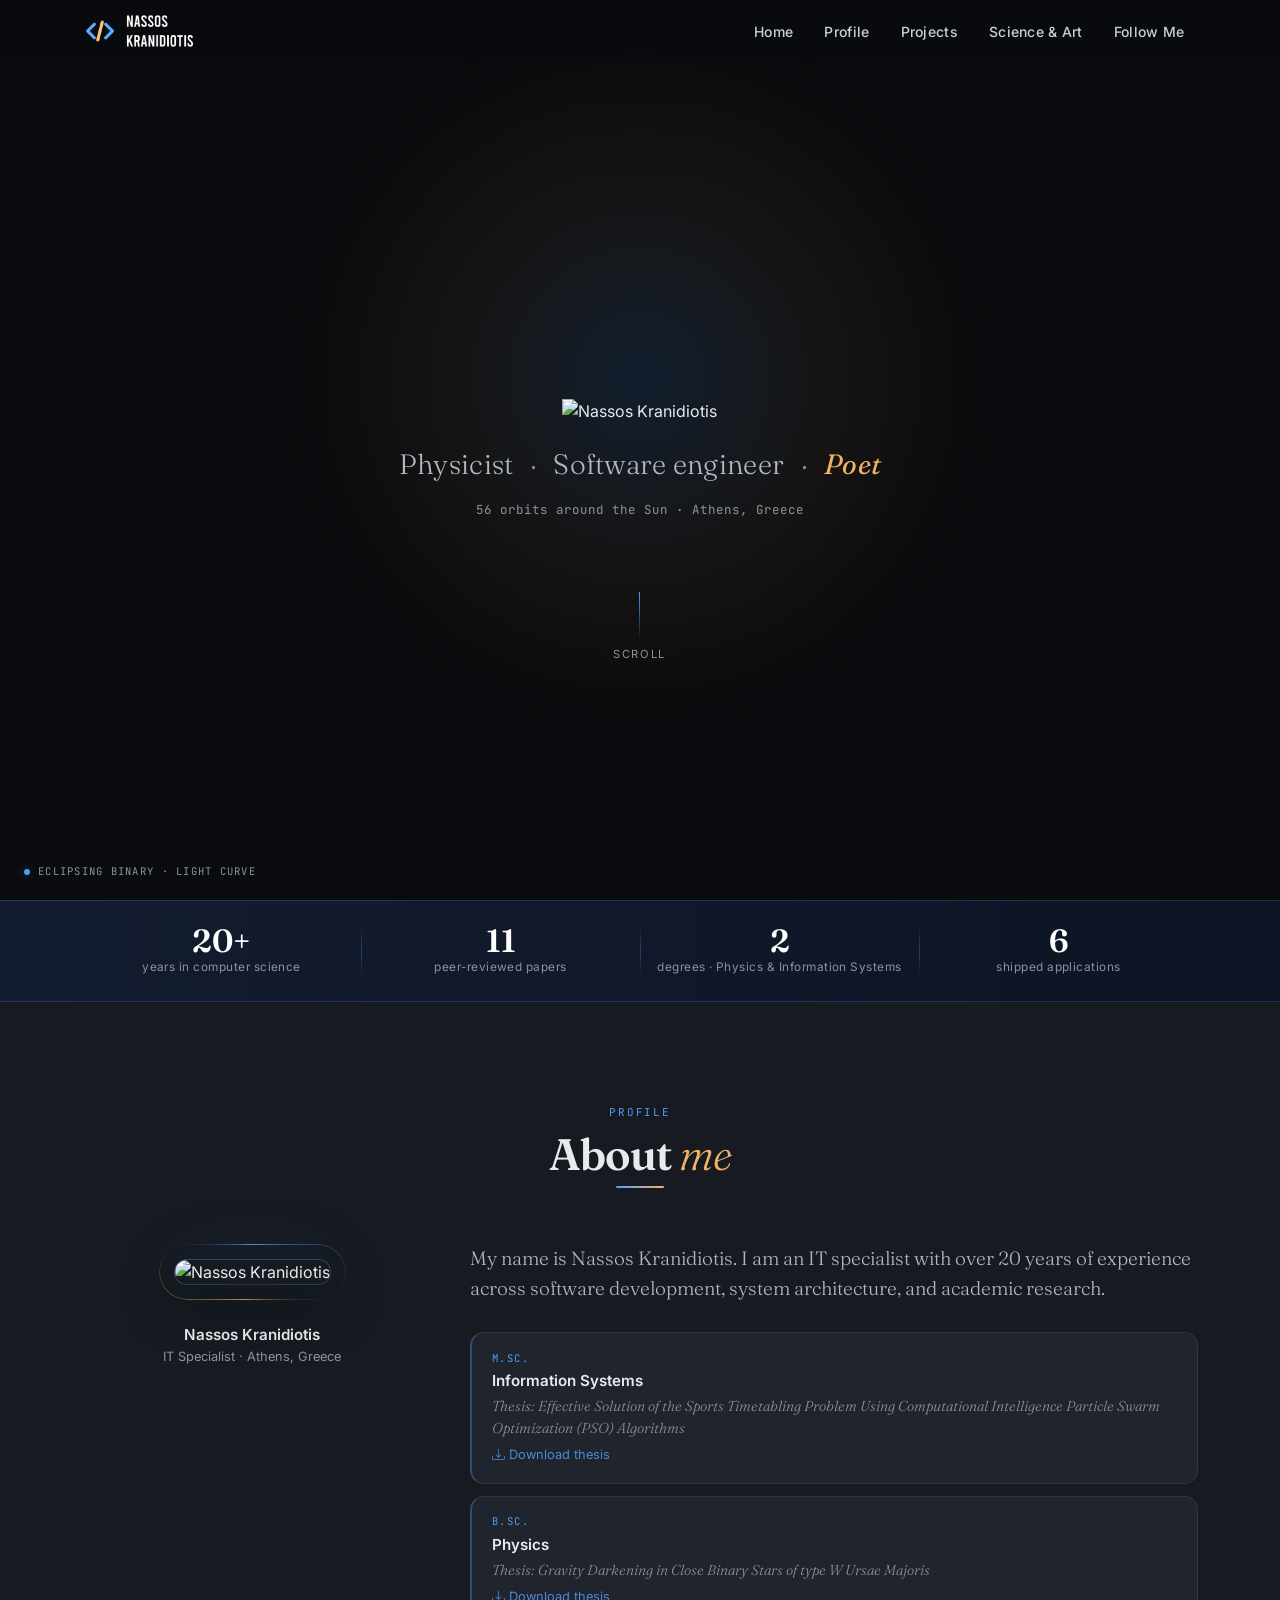
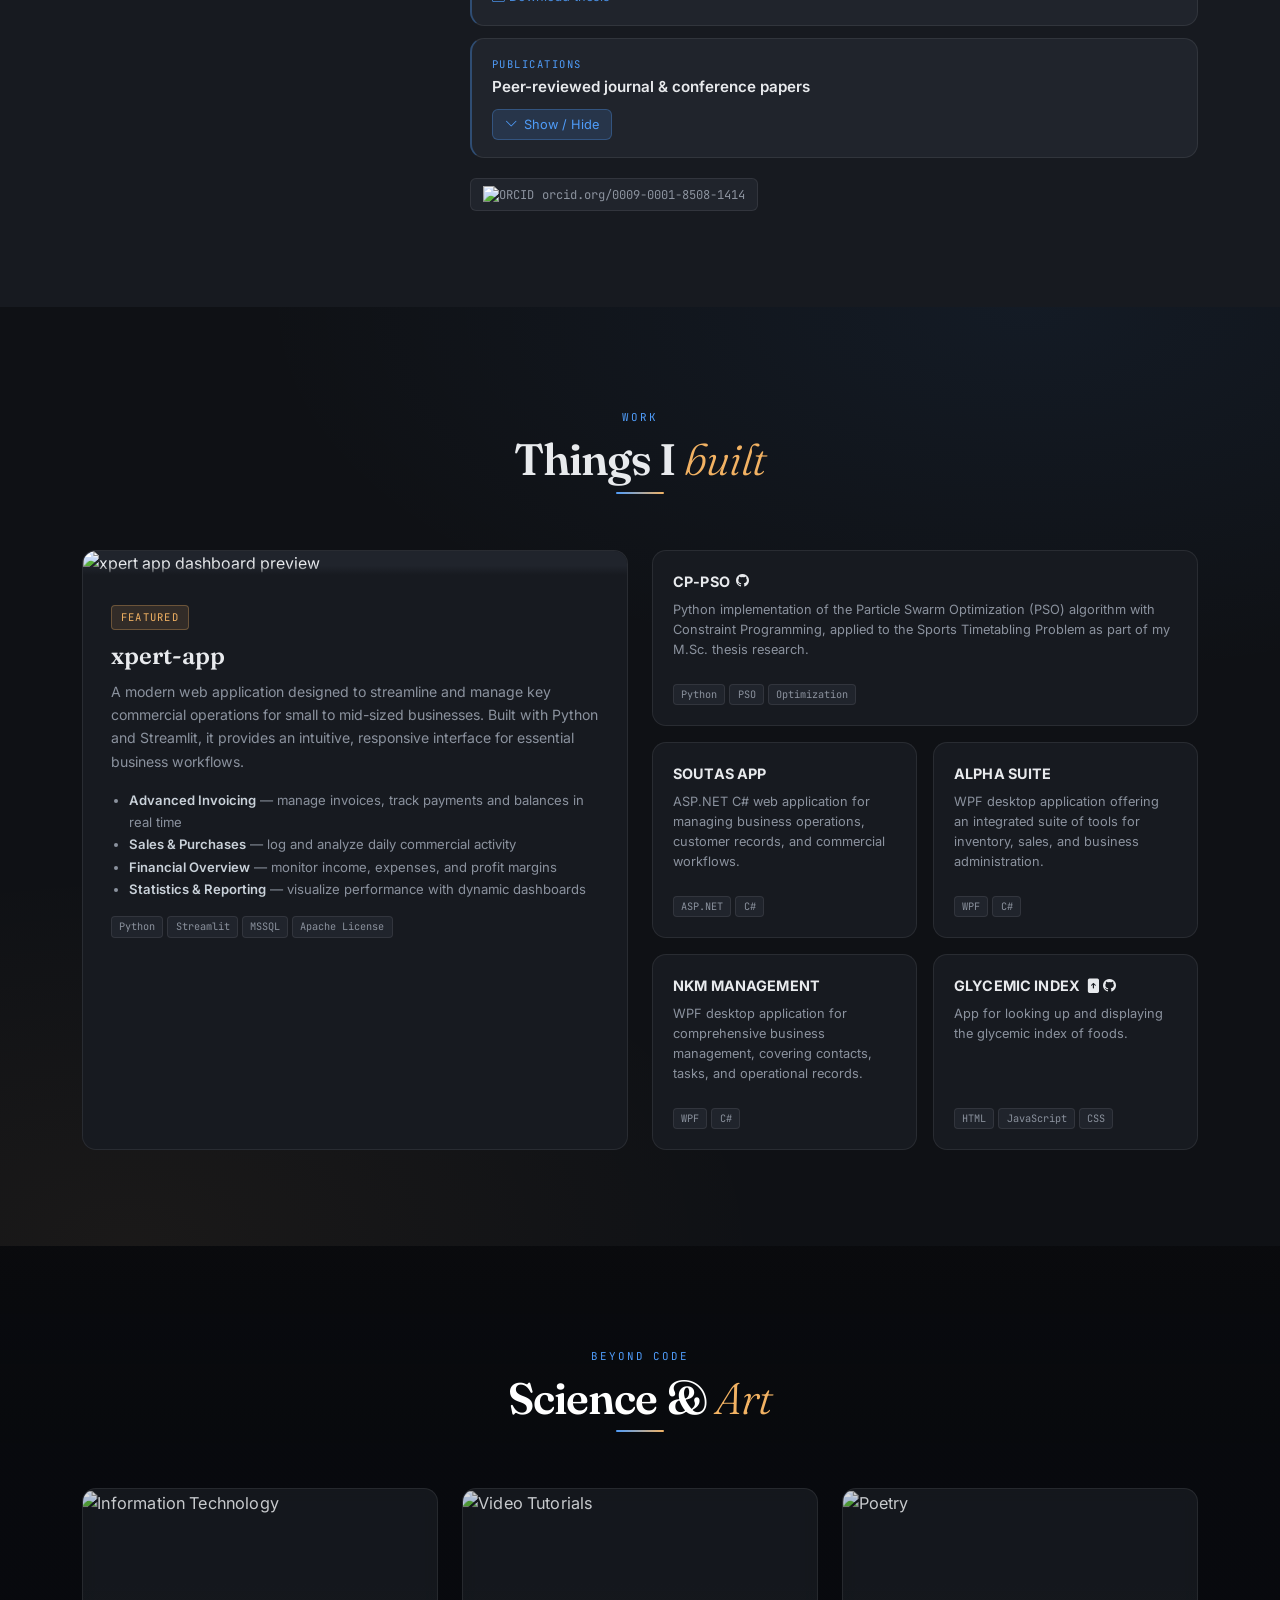
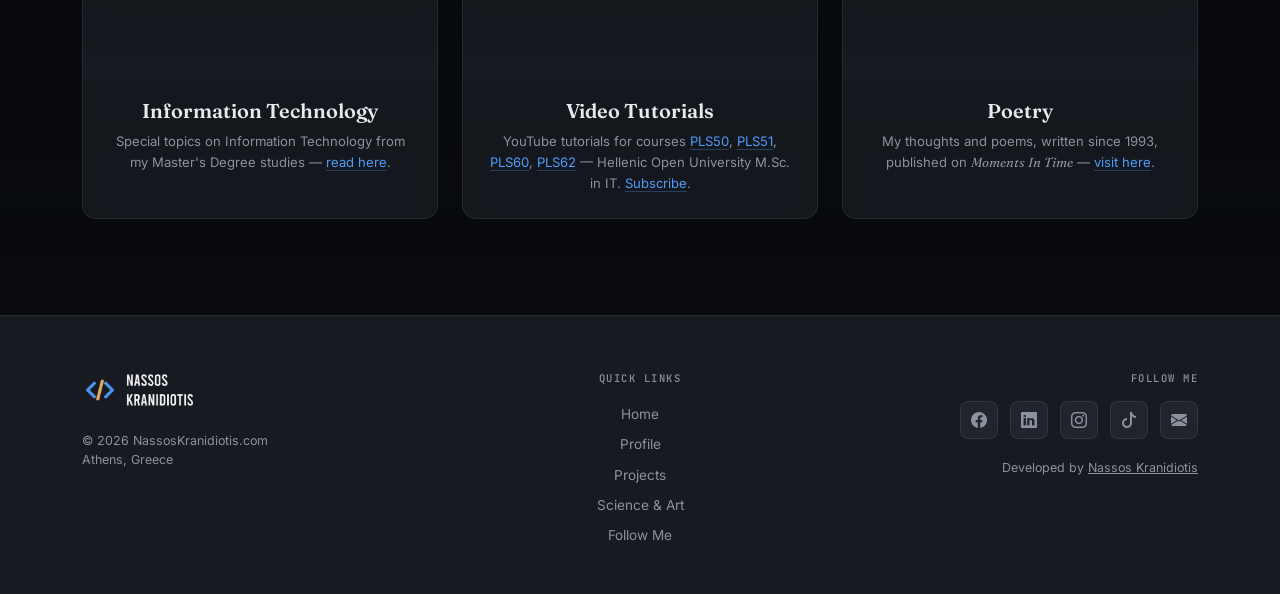
==== commit 23cad540: "Replace pinwheel with two-tone code-tag mark: new favicon set and wordmark - SVG favicon plus ICO (1" ====
--- a/index.html
+++ b/index.html
@@ -16,7 +16,12 @@
   <meta property="og:description" content="Nassos Kranidiotis is an Information Technology Specialist with over 20 years of experience.">
   <meta property="og:image" content="https://nassoskranidiotis.com/assets/founder.webp">
 
-  <link rel="icon" href="assets/favicon.ico" type="image/x-icon">
+  <link rel="icon" href="assets/favicon.svg" type="image/svg+xml">
+  <link rel="icon" href="assets/favicon-32.png" sizes="32x32" type="image/png">
+  <link rel="icon" href="assets/favicon-16.png" sizes="16x16" type="image/png">
+  <link rel="icon" href="assets/favicon.ico" sizes="any">
+  <link rel="apple-touch-icon" href="assets/apple-touch-icon.png">
+  <meta name="theme-color" content="#0f1115">
 
   <!-- Fonts: Inter (body), Fraunces (display), JetBrains Mono (data) -->
   <link rel="preconnect" href="https://fonts.googleapis.com">
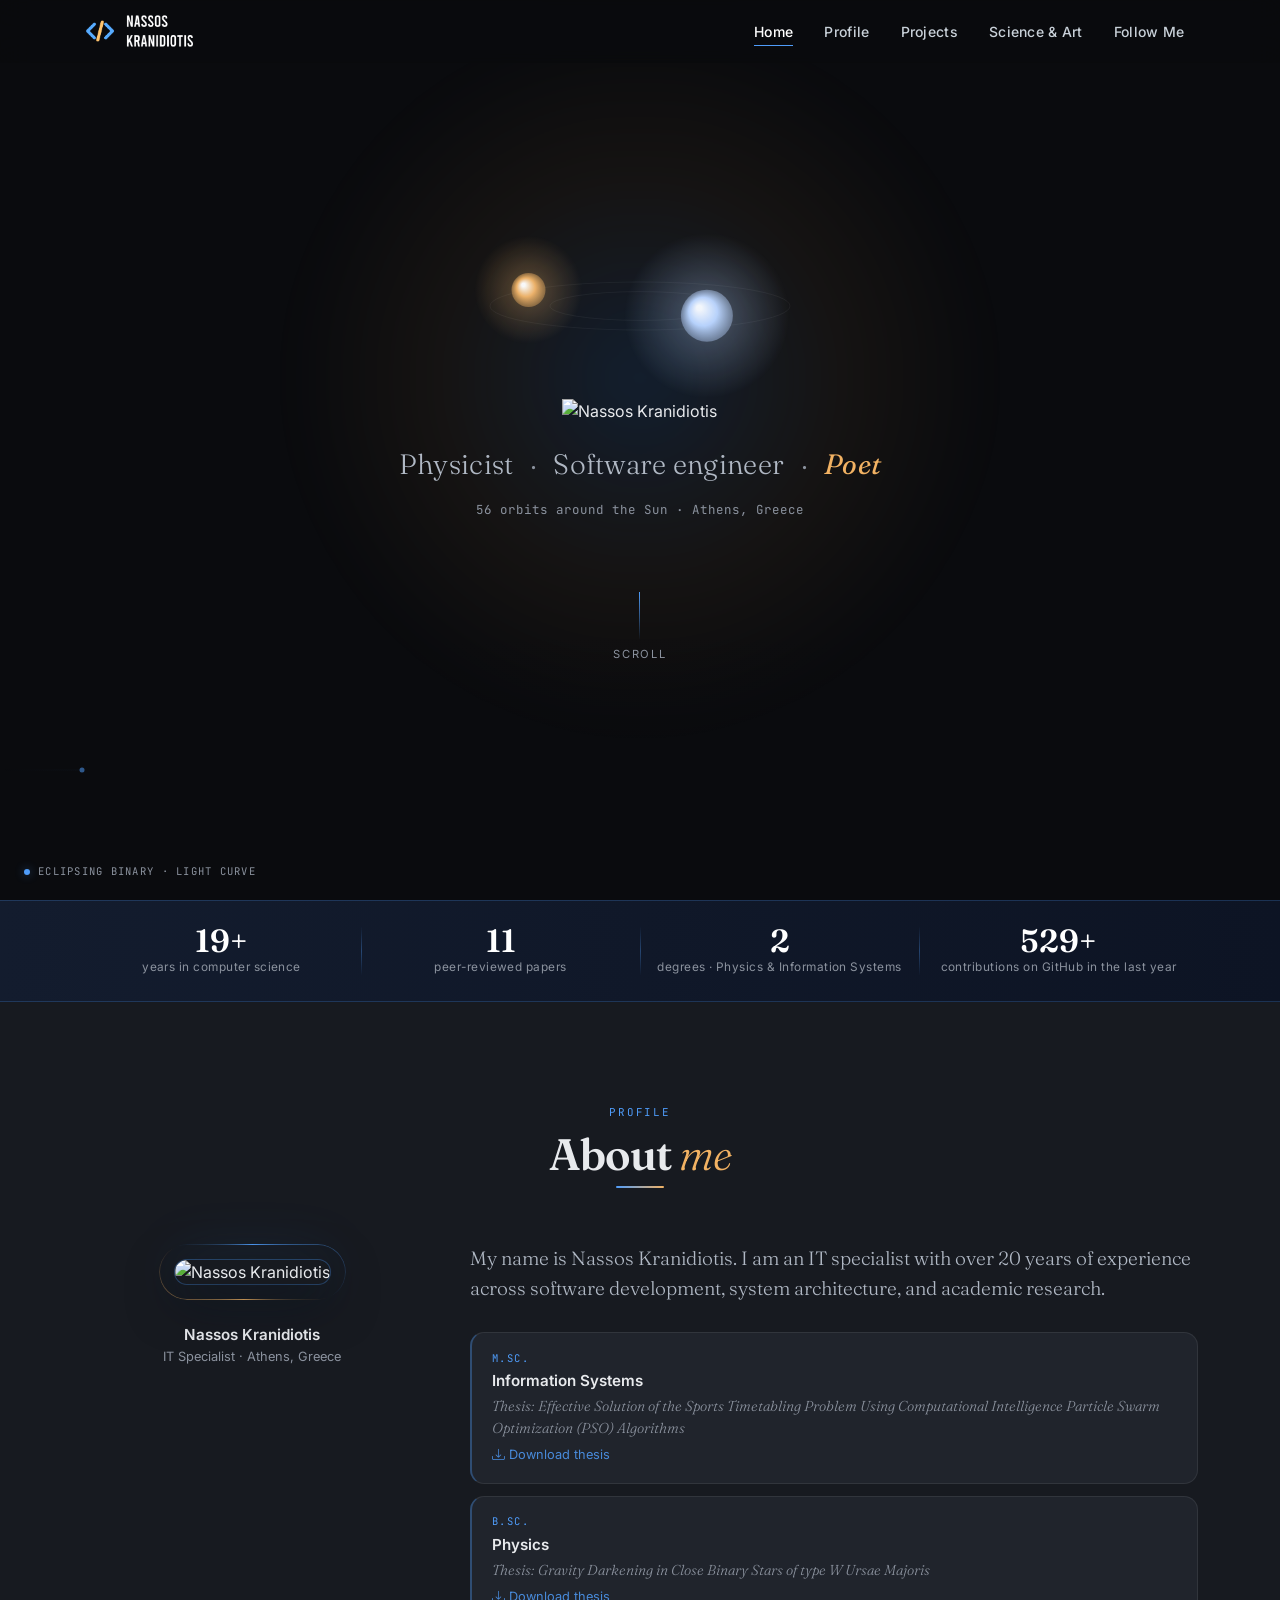
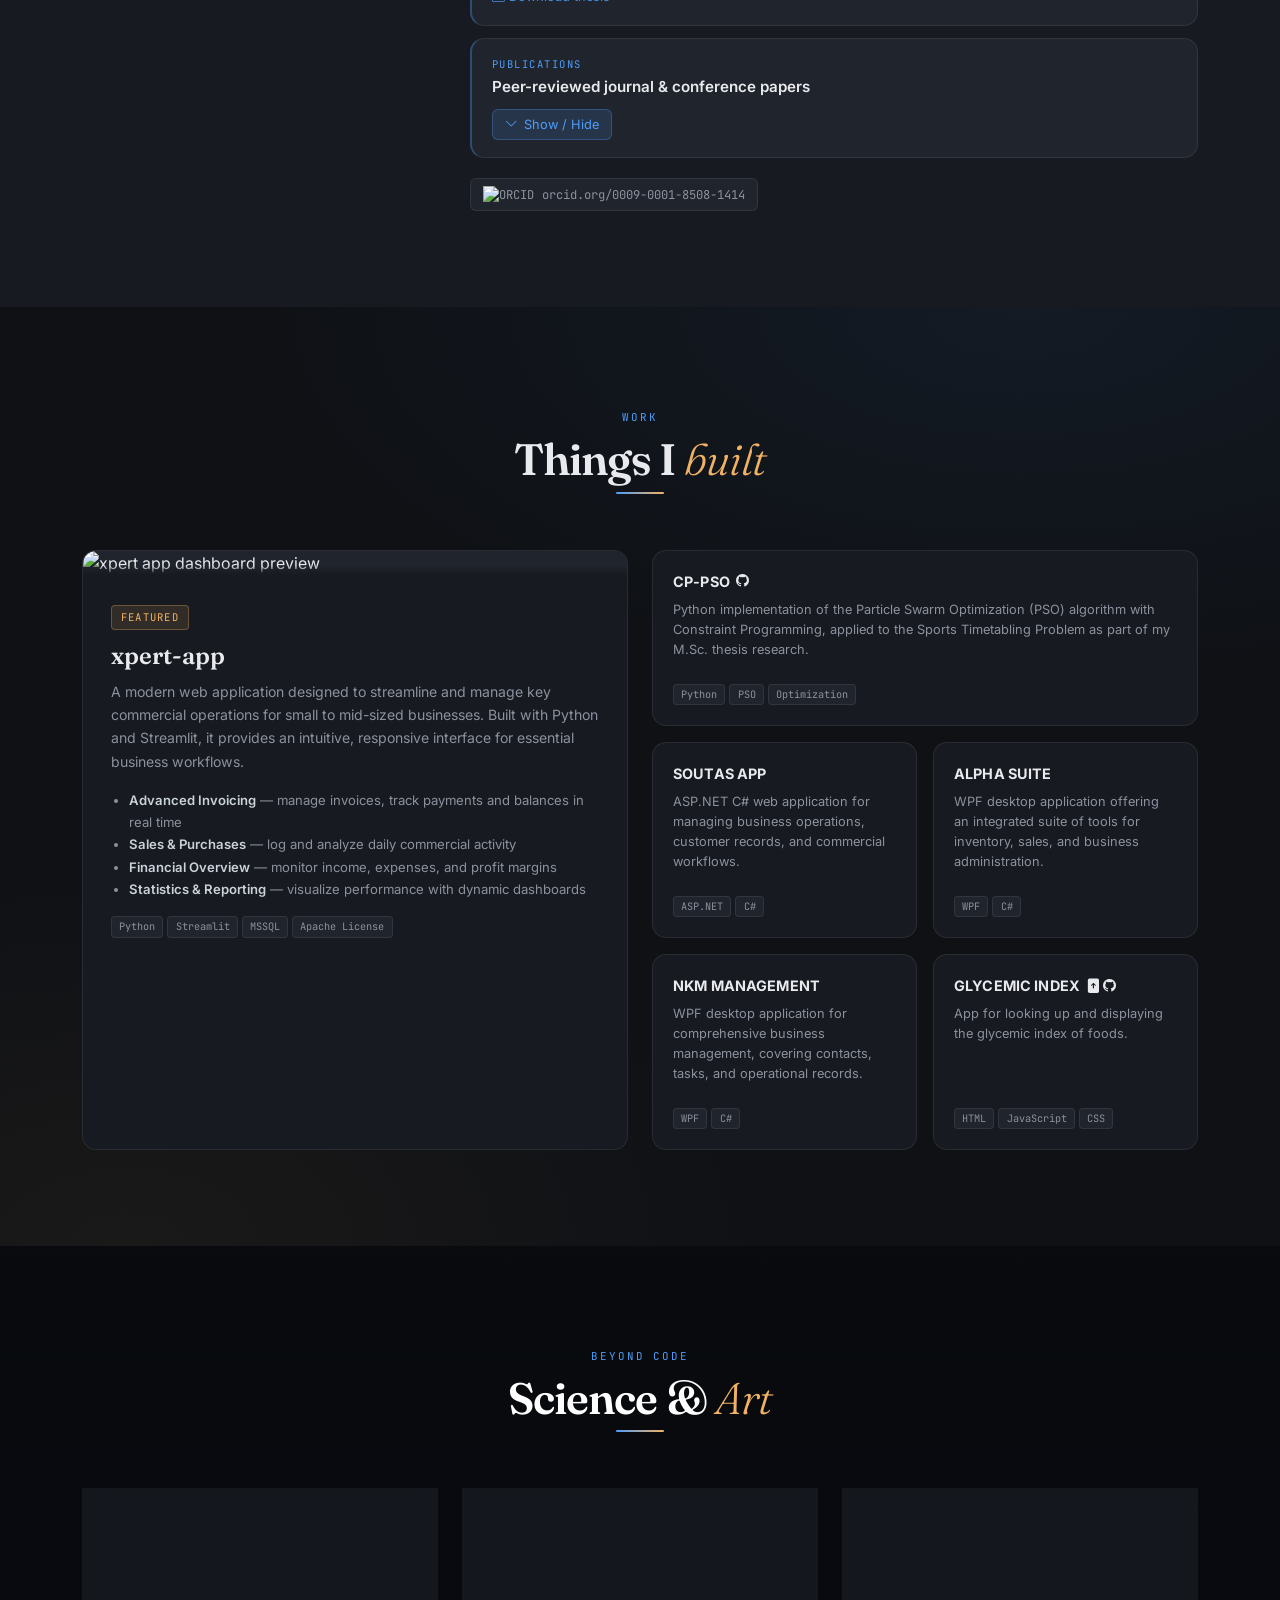
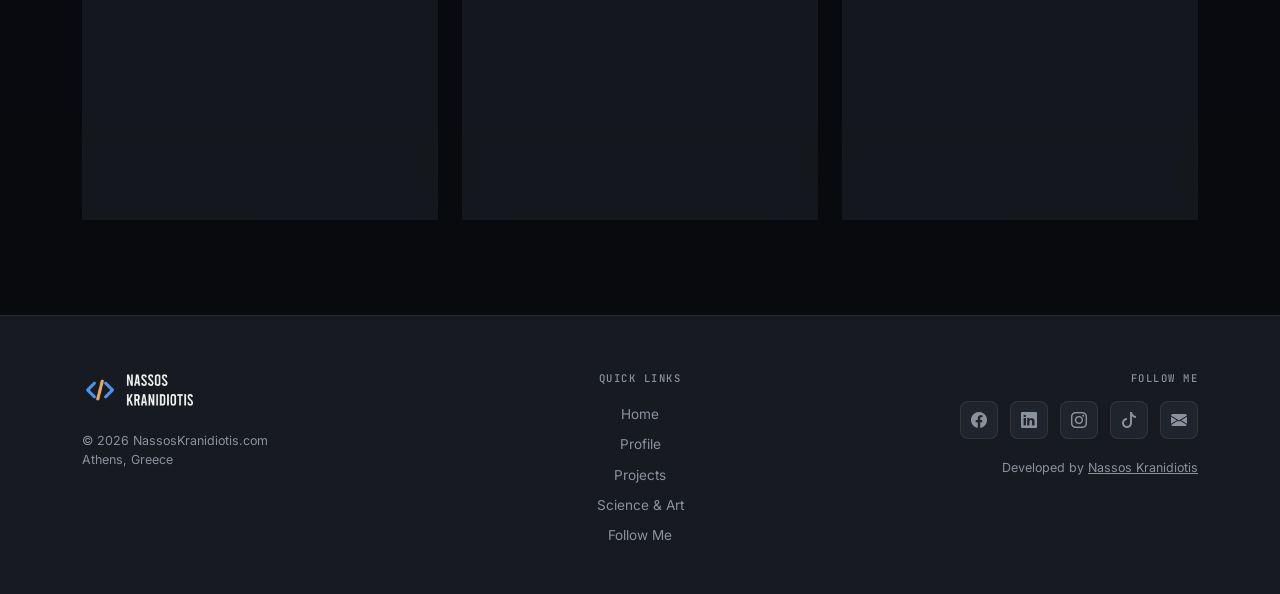
==== commit 593b759f: "Fix broken links and update hero stat Replace stray "ankranidiotis" GitHub username typo with "nasso" ====
--- a/index.html
+++ b/index.html
@@ -126,8 +126,8 @@
           <span class="stat-label">degrees · Physics &amp; Information Systems</span>
         </li>
         <li class="stat" data-aos="fade-up" data-aos-delay="300">
-          <span class="stat-num"><span data-count="6">0</span></span>
-          <span class="stat-label">shipped applications</span>
+          <span class="stat-num"><span data-count="550">0</span>+</span>
+          <span class="stat-label">contributions on GitHub in the last year</span>
         </li>
       </ul>
     </div>
@@ -264,7 +264,7 @@
             <div class="col-12" data-aos="fade-up" data-aos-delay="100">
               <div class="project-card">
                 <div class="project-card-title">
-                  <a href="https://github.com/ankranidiotis/cppso" target="_blank">
+                  <a href="https://github.com/nassoskranidiotis/cppso" target="_blank">
                     CP-PSO <i class="bi bi-github" style="font-size:0.8rem;"></i>
                   </a>
                 </div>
@@ -313,10 +313,10 @@
             <div class="col-sm-6" data-aos="fade-up" data-aos-delay="470">
               <div class="project-card">
                 <div class="project-card-title">
-                  <a href="https://ankranidiotis.github.io/glycemic-index/" target="_blank">
+                  <a href="https://nassoskranidiotis.github.io/glycemic-index/" target="_blank">
                     GLYCEMIC INDEX <i class="bi bi-file-arrow-up-fill"></i>
                   </a>
-                  <a href="https://github.com/ankranidiotis/glycemic-index" target="_blank">
+                  <a href="https://github.com/nassoskranidiotis/glycemic-index" target="_blank">
                     <i class="bi bi-github" style="font-size:0.8rem;"></i>
                   </a>
                 </div>
@@ -355,7 +355,7 @@
             <div class="sa-card-body">
               <h5>Information Technology</h5>
               <p>Special topics on Information Technology from my Master's Degree studies —
-                <a href="https://ankranidiotis.github.io/notebook/" target="_blank">read here</a>.
+                <a href="https://nassoskranidiotis.github.io/notebook/" target="_blank">read here</a>.
               </p>
             </div>
           </div>
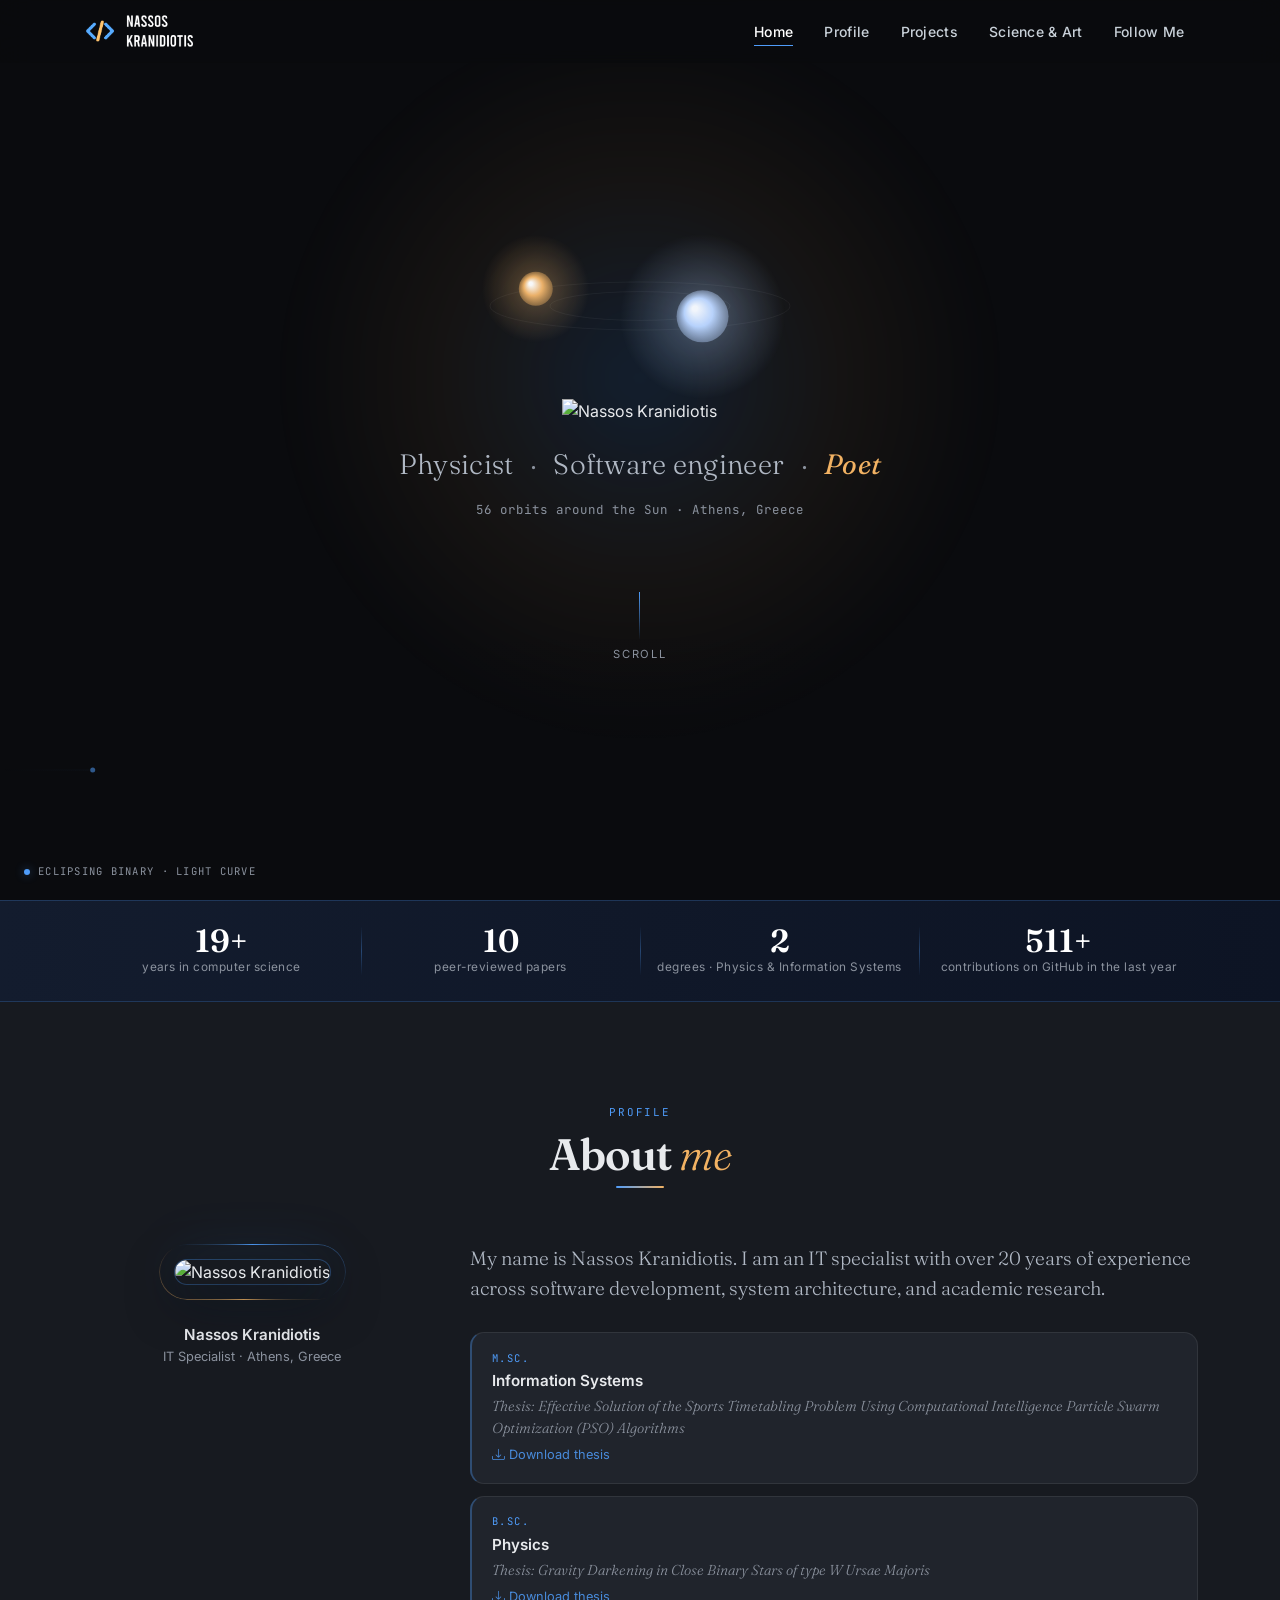
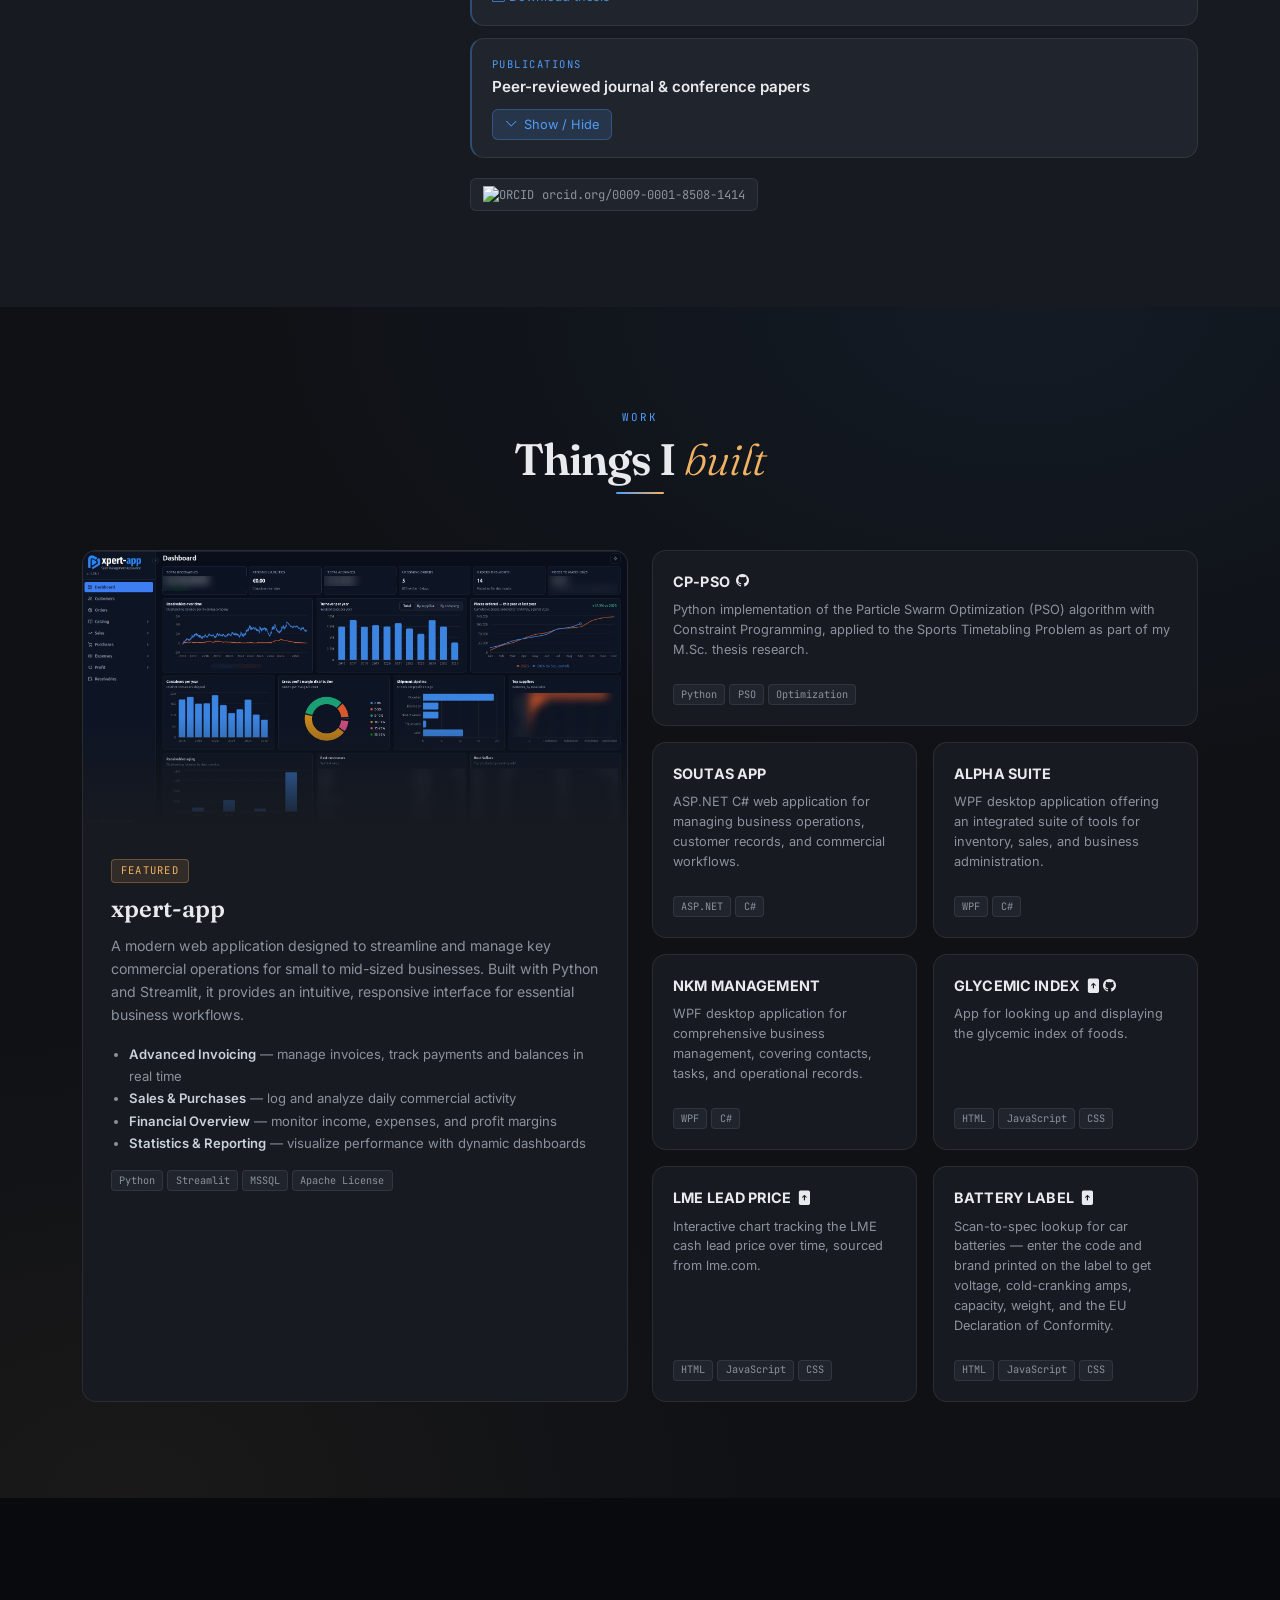
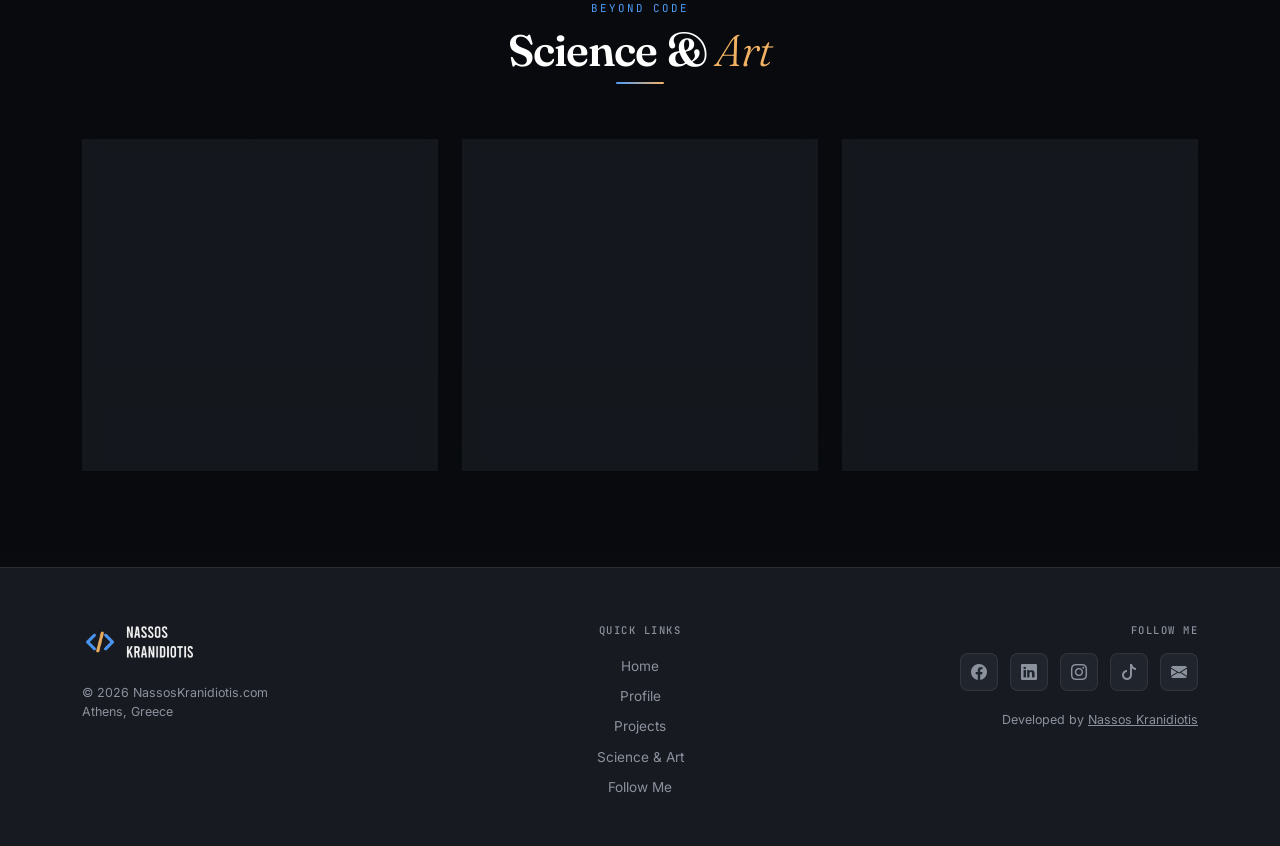
==== commit fa3b07a1: "Add LME Lead Price and Battery Label project cards, update xpert-app screenshot Update the xpert-app" ====
--- a/index.html
+++ b/index.html
@@ -329,6 +329,38 @@
               </div>
             </div>
 
+            <div class="col-sm-6" data-aos="fade-up" data-aos-delay="550">
+              <div class="project-card">
+                <div class="project-card-title">
+                  <a href="https://nassoskranidiotis.github.io/lme/index.html" target="_blank">
+                    LME LEAD PRICE <i class="bi bi-file-arrow-up-fill"></i>
+                  </a>
+                </div>
+                <p class="project-card-desc">Interactive chart tracking the LME cash lead price over time, sourced from lme.com.</p>
+                <div class="project-card-tech">
+                  <span class="tech-badge">HTML</span>
+                  <span class="tech-badge">JavaScript</span>
+                  <span class="tech-badge">CSS</span>
+                </div>
+              </div>
+            </div>
+
+            <div class="col-sm-6" data-aos="fade-up" data-aos-delay="630">
+              <div class="project-card">
+                <div class="project-card-title">
+                  <a href="https://batterylabel.eu/" target="_blank">
+                    BATTERY LABEL <i class="bi bi-file-arrow-up-fill"></i>
+                  </a>
+                </div>
+                <p class="project-card-desc">Scan-to-spec lookup for car batteries — enter the code and brand printed on the label to get voltage, cold-cranking amps, capacity, weight, and the EU Declaration of Conformity.</p>
+                <div class="project-card-tech">
+                  <span class="tech-badge">HTML</span>
+                  <span class="tech-badge">JavaScript</span>
+                  <span class="tech-badge">CSS</span>
+                </div>
+              </div>
+            </div>
+
           </div>
         </div>
 
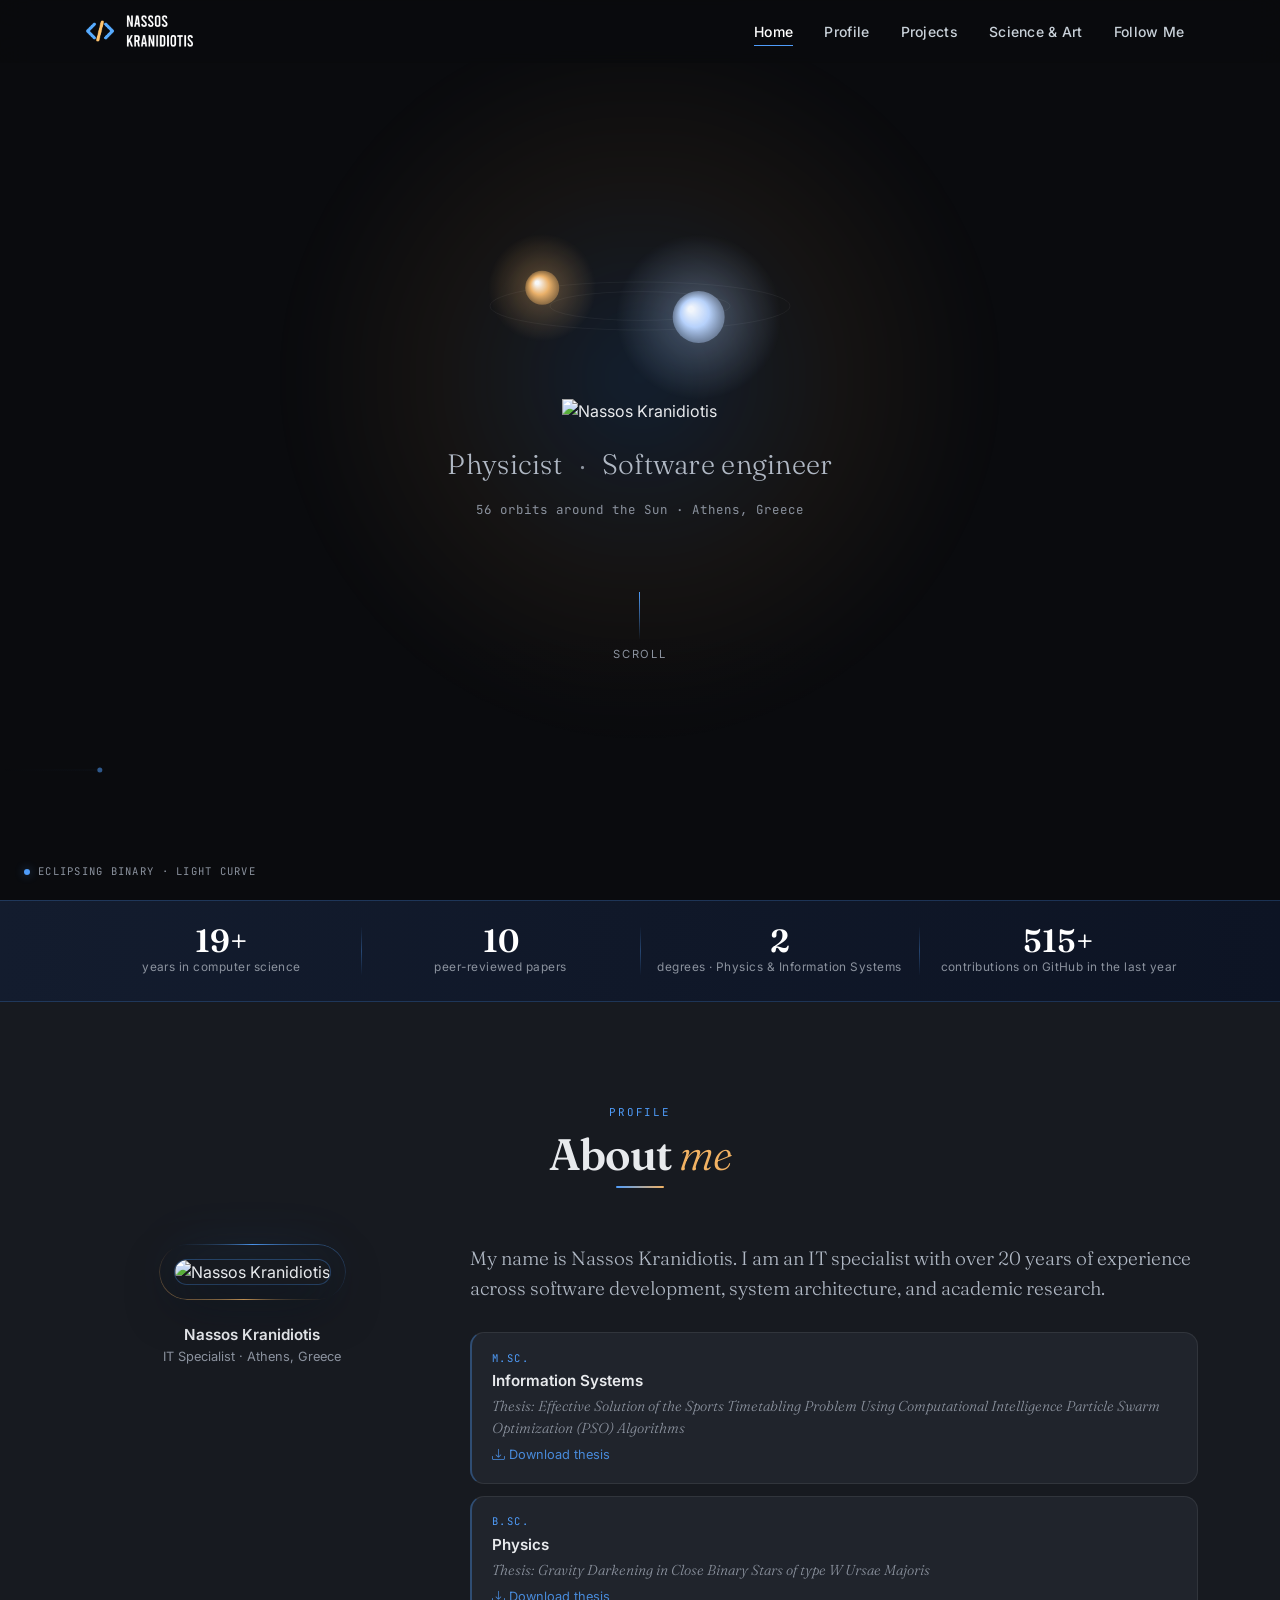
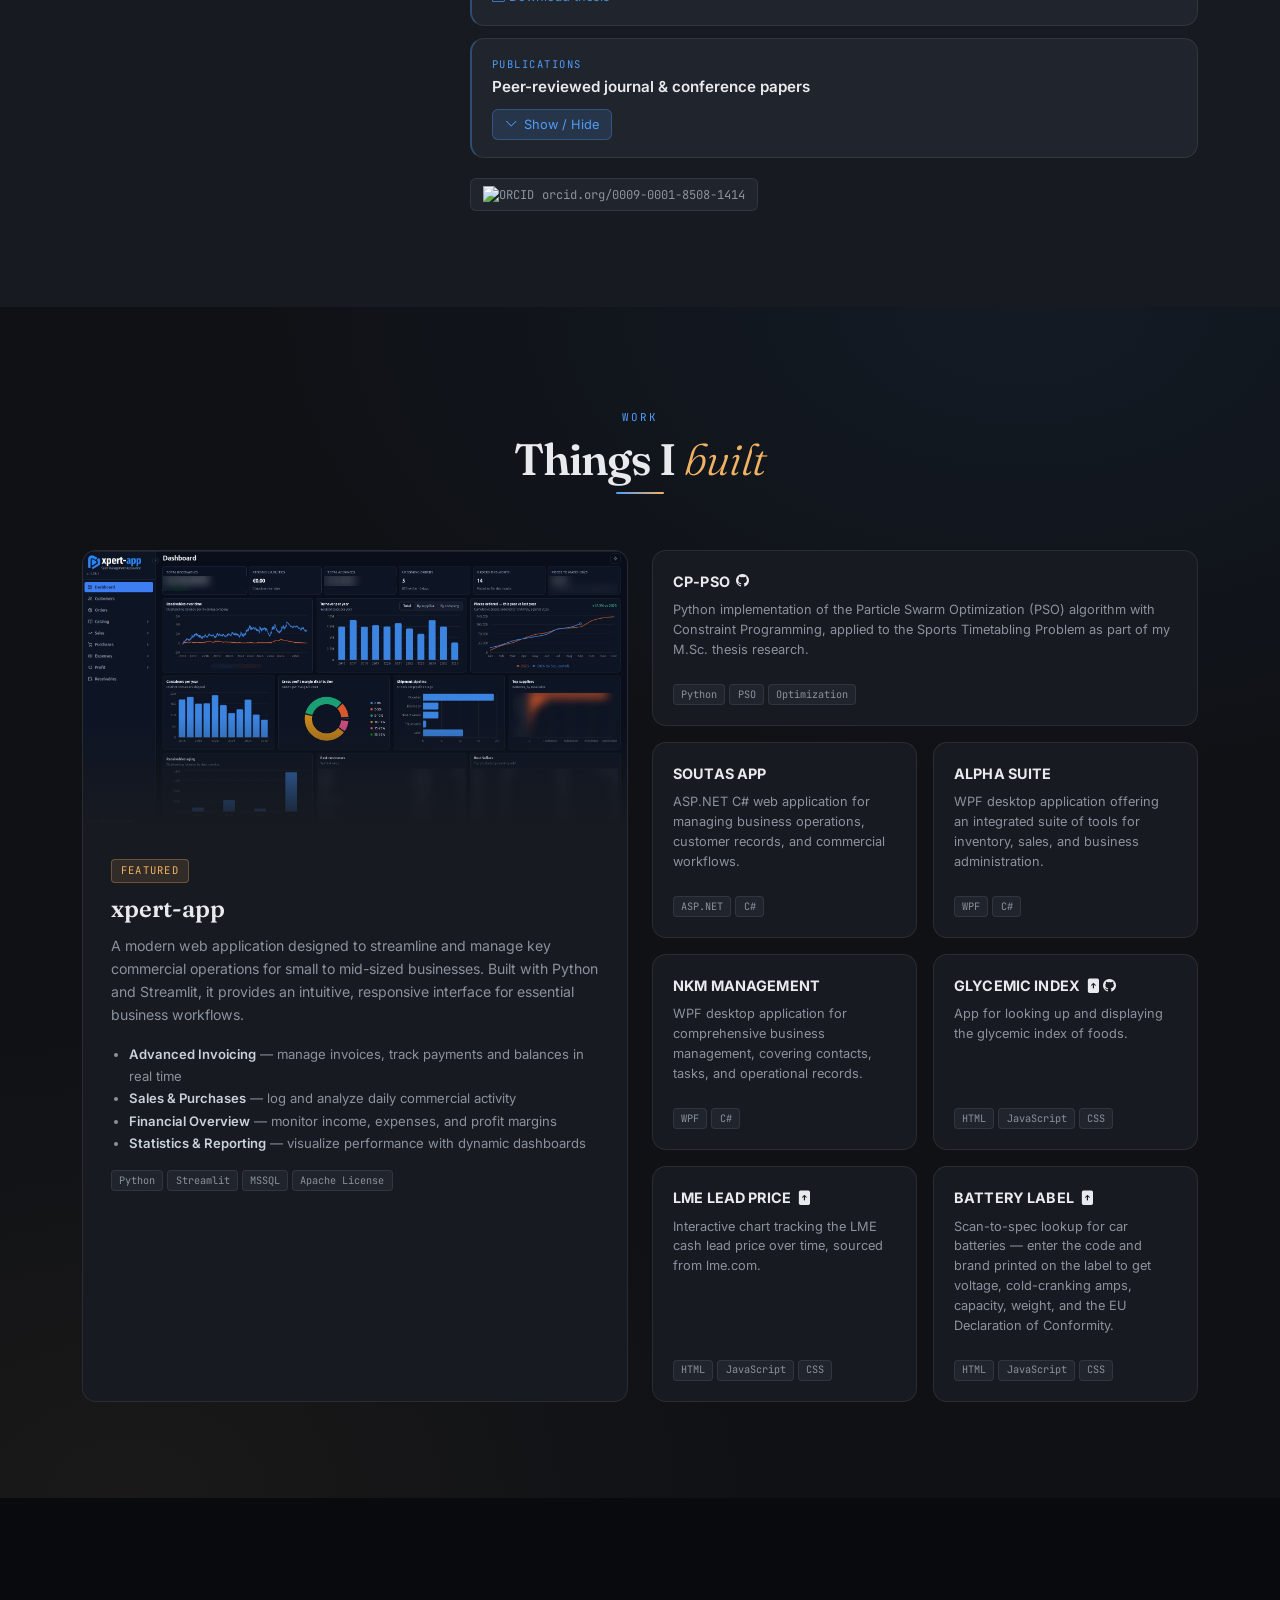
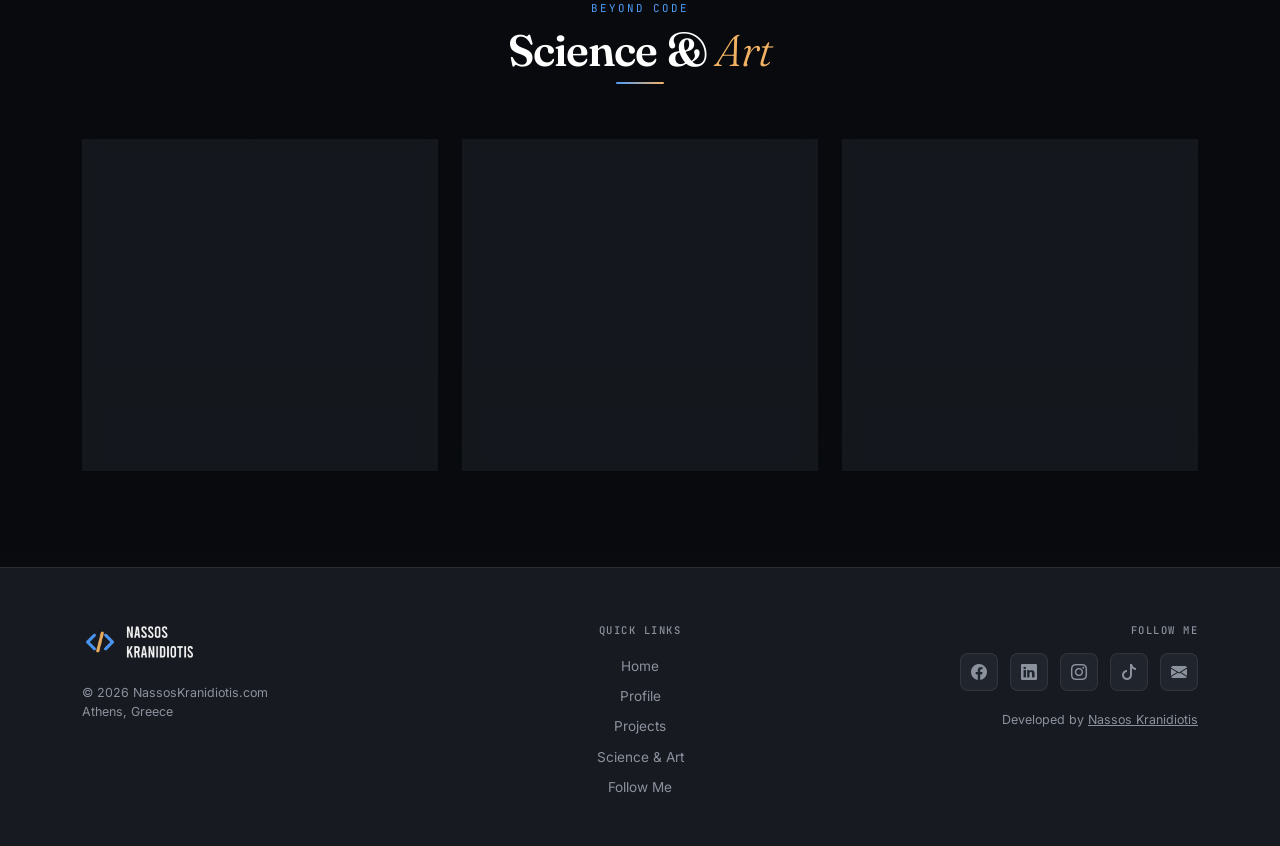
==== commit 606efdcd: "Remove "Poet" title from hero section Keep only Physicist and Software engineer, which reflect acade" ====
--- a/index.html
+++ b/index.html
@@ -92,8 +92,6 @@
         <span class="hero-word">Physicist</span>
         <span class="hero-word hero-sep">·</span>
         <span class="hero-word">Software engineer</span>
-        <span class="hero-word hero-sep">·</span>
-        <span class="hero-word"><em>Poet</em></span>
       </p>
       <p class="hero-tagline"><span id="age-years"></span> orbits around the Sun · Athens, Greece</p>
       <div class="hero-scroll-cue">
